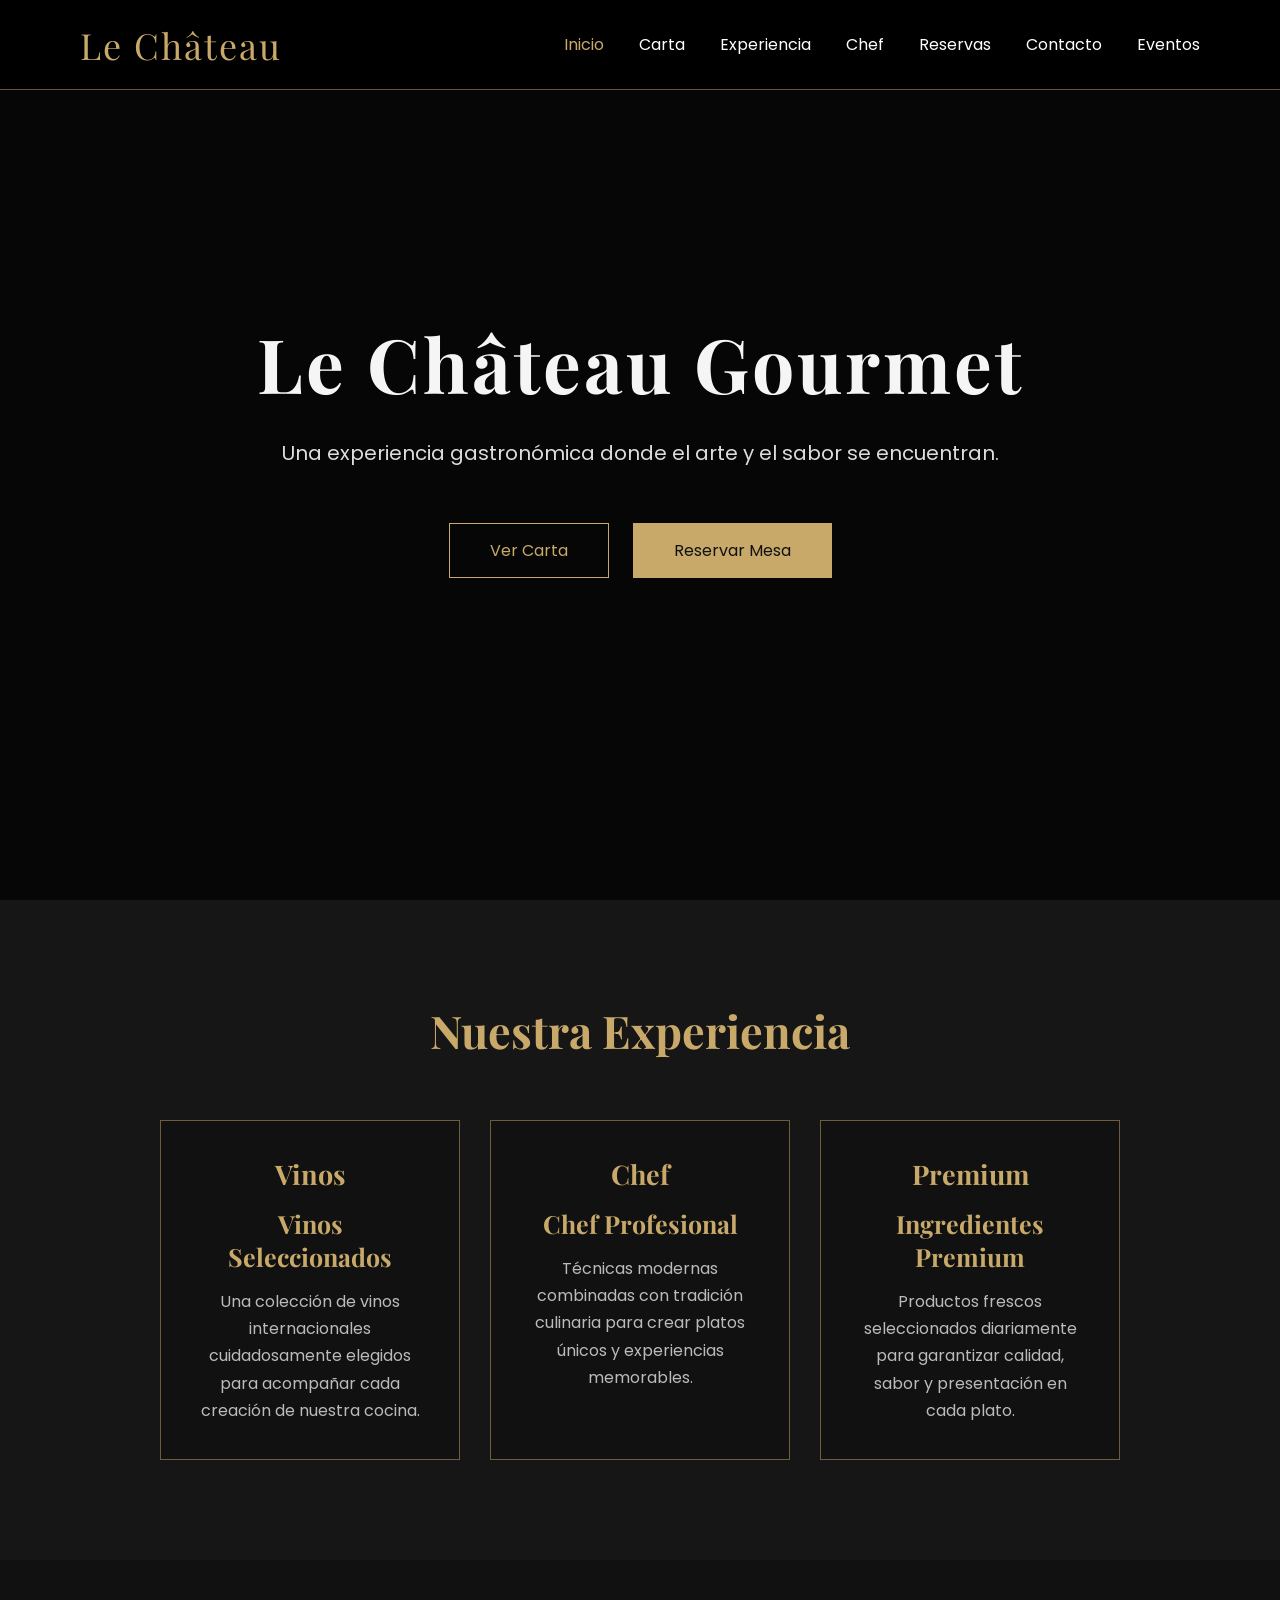
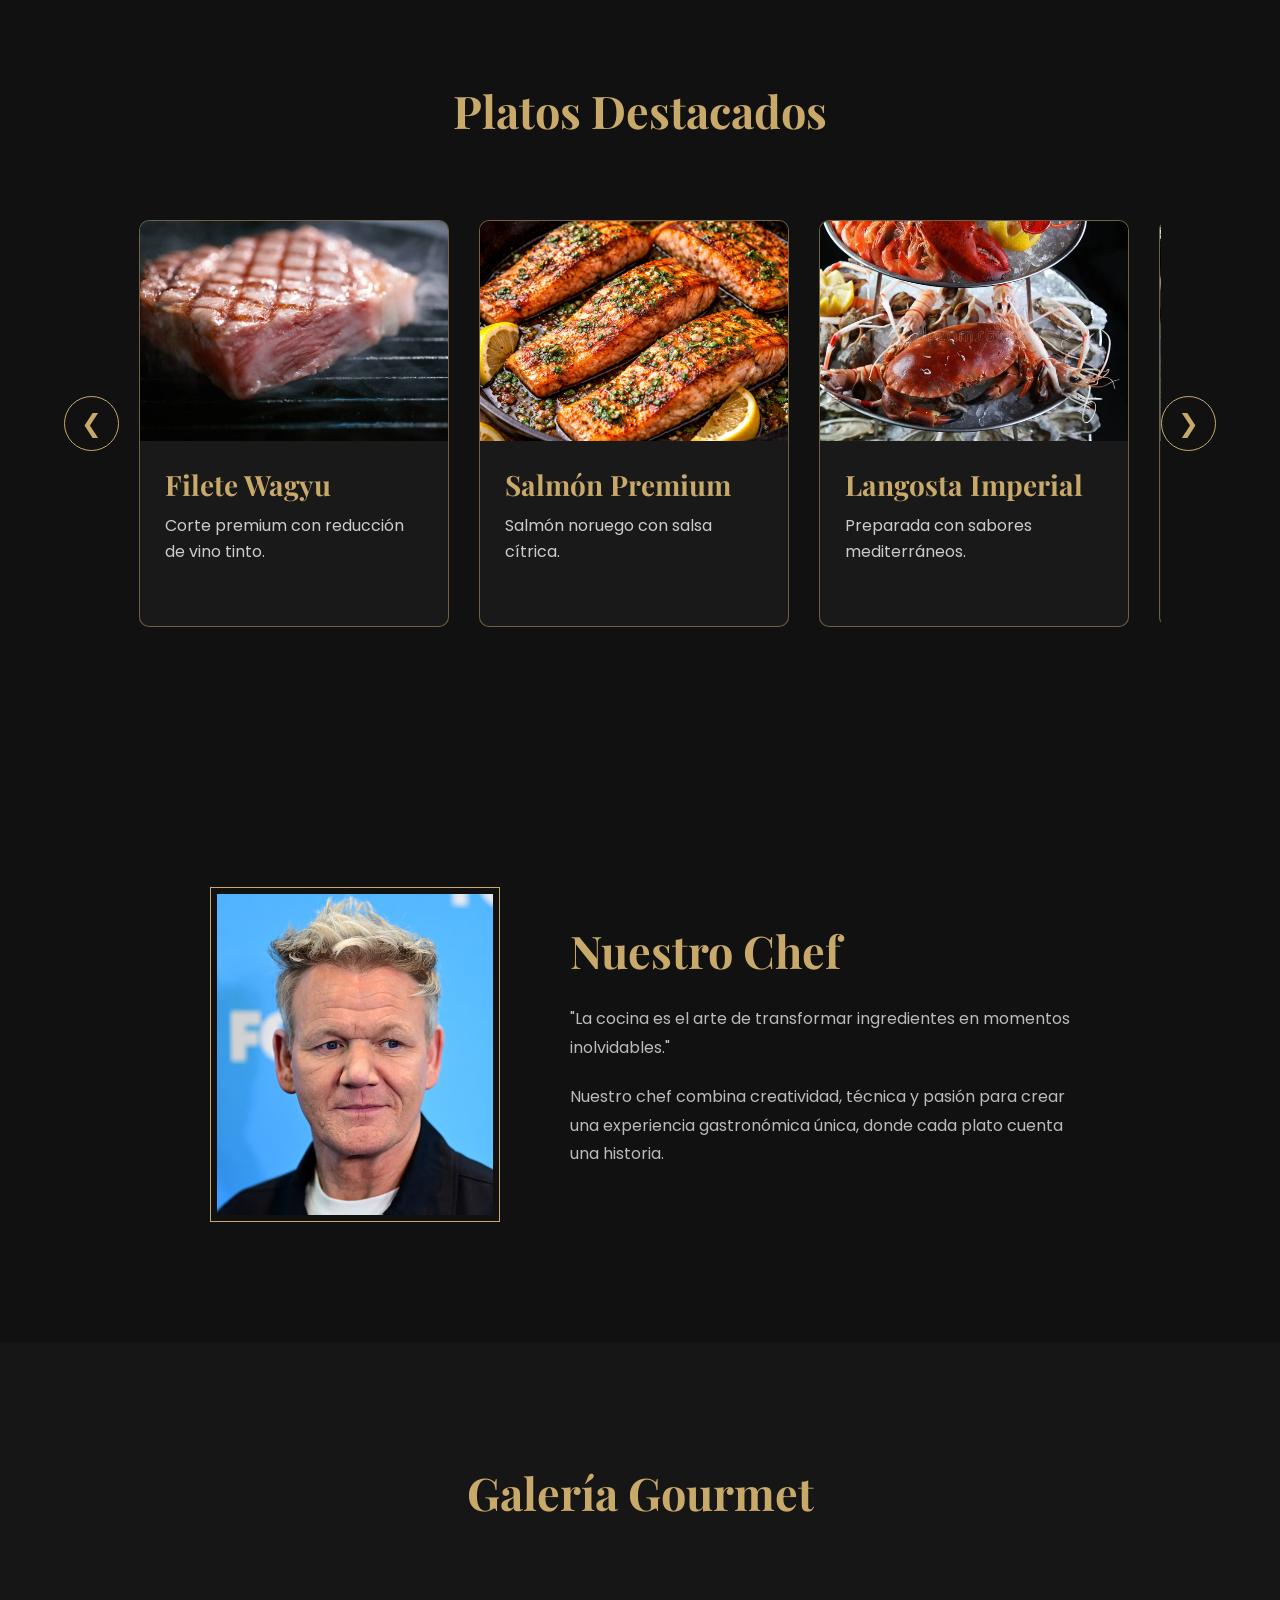
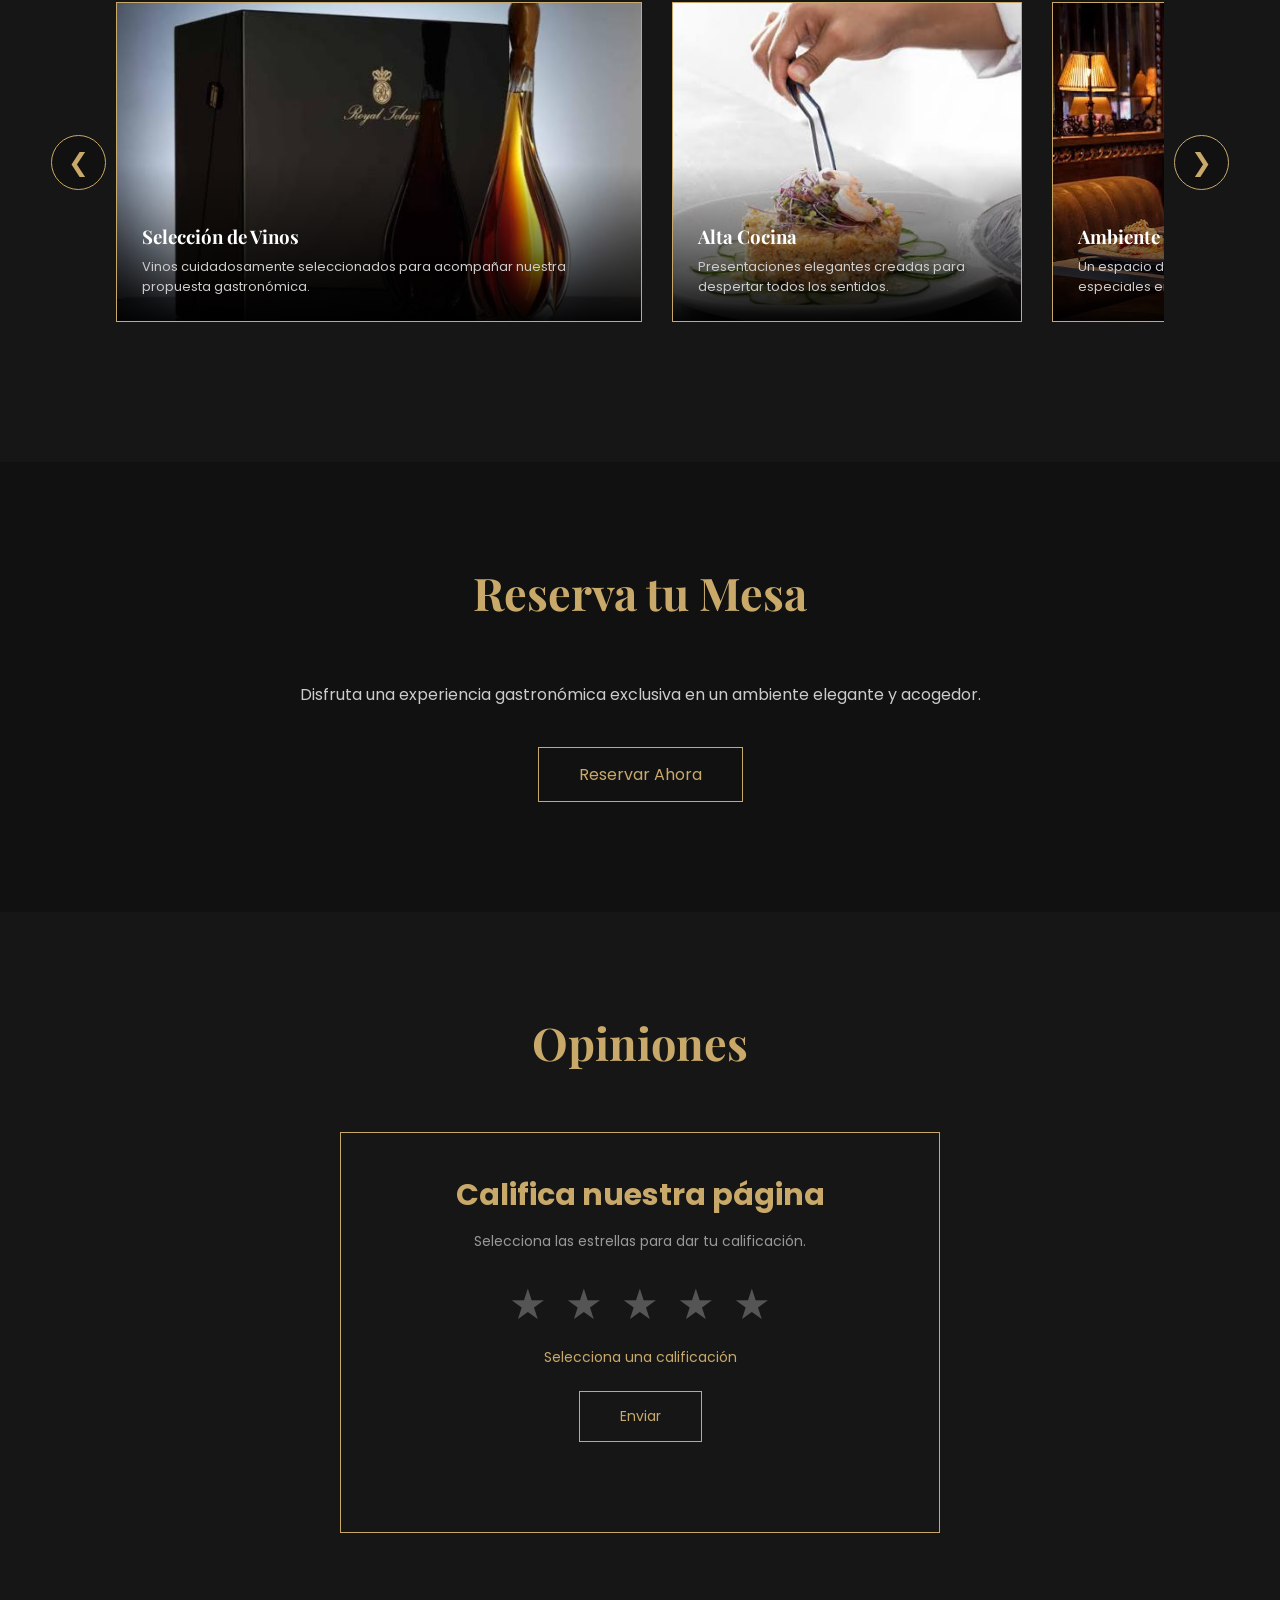
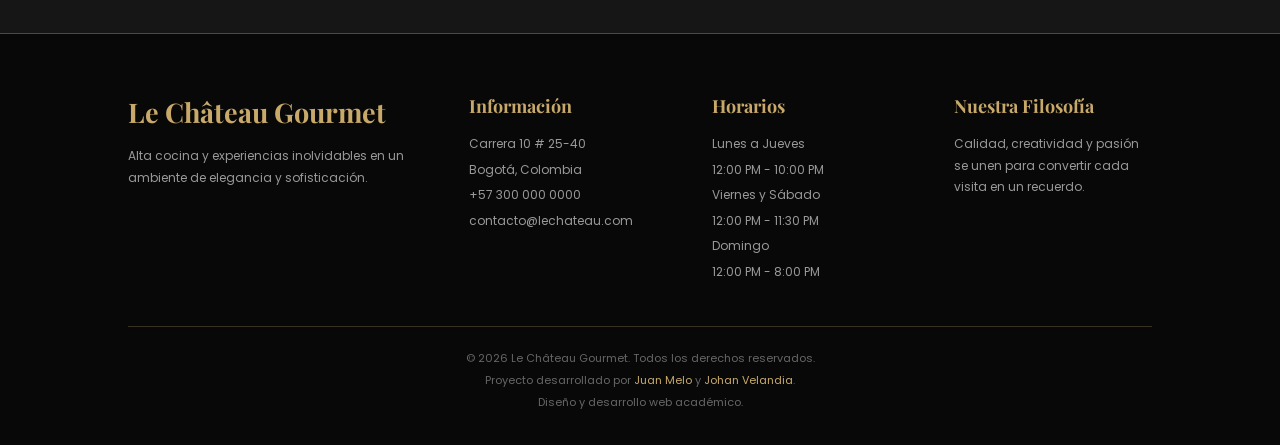
==== index.html @ ac17676f "Proyectoo" ====
<!DOCTYPE html>
<html lang="es">

<head>

    <meta charset="UTF-8">

    <meta
        name="viewport"
        content="width=device-width, initial-scale=1.0"
    >

    <title>Le Château Gourmet</title>


    <!-- ==========================
         FUENTES
    =========================== -->

    <link
        href="https://fonts.googleapis.com/css2?family=Playfair+Display:wght@400;600;700&family=Poppins:wght@300;400;500&display=swap"
        rel="stylesheet"
    >


    <!-- ==========================
         CSS
    =========================== -->

    <link
        rel="stylesheet"
        href="estilos.css"
    >

</head>


<body>


    <!-- ==========================
         HEADER
    =========================== -->

    <header>


        <!-- ==========================
             NAVBAR
        =========================== -->

        <nav class="navbar">


            <div class="logo">
                Le Château
            </div>


            <ul class="menu">


                <li>
                    <a href="index.html" class="activo">
                        Inicio
                    </a>
                </li>


                <li>
                    <a href="carta.html">
                        Carta
                    </a>
                </li>


                <li>
                    <a href="#experiencia">
                        Experiencia
                    </a>
                </li>


                <li>
    <a href="cheff.html">
        Chef
    </a>
</li>


                <li>
                    <a href="reservas.html">
                        Reservas
                    </a>
                </li>


                <li>
                    <a href="contacto.html">
                        Contacto
                    </a>
                </li>


                <li>
                    <a href="eventos.html">
                        Eventos
                    </a>
                </li>


            </ul>


        </nav>


        <!-- ==========================
             HERO
        =========================== -->

        <section class="hero">


            <div class="overlay"></div>


            <div class="hero-content">


                <h1>
                    Le Château Gourmet
                </h1>


                <p>
                    Una experiencia gastronómica donde el arte y el sabor se encuentran.
                </p>


                <div class="botones">


                    <a
                        href="carta.html"
                        class="btn"
                    >
                        Ver Carta
                    </a>


                    <a
                        href="reservas.html"
                        class="btn btn2"
                    >
                        Reservar Mesa
                    </a>


                </div>


            </div>


        </section>


    </header>



    <!-- ==========================
         EXPERIENCIA
    =========================== -->

    <section
        class="experiencia"
        id="experiencia"
    >


        <h2>
            Nuestra Experiencia
        </h2>


        <div class="experiencia-container">


            <div class="experiencia-card">

                <h3>
                    Vinos
                </h3>

                <h4>
                    Vinos Seleccionados
                </h4>

                <p>
                    Una colección de vinos internacionales cuidadosamente elegidos
                    para acompañar cada creación de nuestra cocina.
                </p>

            </div>



            <div class="experiencia-card">

                <h3>
                    Chef
                </h3>

                <h4>
                    Chef Profesional
                </h4>

                <p>
                    Técnicas modernas combinadas con tradición culinaria para crear
                    platos únicos y experiencias memorables.
                </p>

            </div>



            <div class="experiencia-card">

                <h3>
                    Premium
                </h3>

                <h4>
                    Ingredientes Premium
                </h4>

                <p>
                    Productos frescos seleccionados diariamente para garantizar
                    calidad, sabor y presentación en cada plato.
                </p>

            </div>


        </div>


    </section>



    <!-- ==========================
         PLATOS DESTACADOS
    =========================== -->

    <section class="especialidades">


        <h2>
            Platos Destacados
        </h2>


        <div class="slider">


            <button
                class="prev"
                type="button"
                aria-label="Plato anterior"
            >
                &#10094;
            </button>


            <div class="slider-container">


                <div class="card">

                    <img
                        src="img/wagyu.jpg"
                        alt="Filete Wagyu"
                    >

                    <div class="contenido">

                        <h3>
                            Filete Wagyu
                        </h3>

                        <p>
                            Corte premium con reducción de vino tinto.
                        </p>

                    </div>

                </div>



                <div class="card">

                    <img
                        src="img/salmon.jpg"
                        alt="Salmón Premium"
                    >

                    <div class="contenido">

                        <h3>
                            Salmón Premium
                        </h3>

                        <p>
                            Salmón noruego con salsa cítrica.
                        </p>

                    </div>

                </div>



                <div class="card">

                    <img
                        src="img/langosta.jpg"
                        alt="Langosta Imperial"
                    >

                    <div class="contenido">

                        <h3>
                            Langosta Imperial
                        </h3>

                        <p>
                            Preparada con sabores mediterráneos.
                        </p>

                    </div>

                </div>



                <div class="card">

                    <img
                        src="img/pasta.jpg"
                        alt="Pasta Artesanal"
                    >

                    <div class="contenido">

                        <h3>
                            Pasta Artesanal
                        </h3>

                        <p>
                            Pasta fresca elaborada en casa.
                        </p>

                    </div>

                </div>



                <div class="card">

                    <img
                        src="img/postre.jpg"
                        alt="Soufflé de Chocolate"
                    >

                    <div class="contenido">

                        <h3>
                            Soufflé de Chocolate
                        </h3>

                        <p>
                            Chocolate belga con frutos rojos.
                        </p>

                    </div>

                </div>


            </div>


            <button
                class="next"
                type="button"
                aria-label="Siguiente plato"
            >
                &#10095;
            </button>


        </div>


    </section>



    <!-- ==========================
         CHEF
    =========================== -->

    <section
        class="historia"
        id="chef"
    >


        <div class="imagen">

            <img
                src="img/chef.jpg"
                alt="Chef de Le Château Gourmet"
            >

        </div>



        <div class="texto">

            <h2>
                Nuestro Chef
            </h2>

            <p>
                "La cocina es el arte de transformar ingredientes
                en momentos inolvidables."
            </p>

            <p>
                Nuestro chef combina creatividad, técnica y pasión
                para crear una experiencia gastronómica única,
                donde cada plato cuenta una historia.
            </p>

        </div>


    </section>



    <!-- ==========================
         GALERÍA
    =========================== -->

    <section
        class="galeria"
        id="galeria"
    >


        <h2>
            Galería Gourmet
        </h2>


        <div class="gallery-slider">


            <button
                class="gallery-btn prev-gallery"
                type="button"
                aria-label="Imagen anterior"
            >
                &#10094;
            </button>


            <div class="gallery-container">


                <div class="gallery-card">

                    <img
                        src="img/vino.jpg"
                        alt="Selección de vinos"
                    >

                    <div class="gallery-text">

                        <h3>
                            Selección de Vinos
                        </h3>

                        <p>
                            Vinos cuidadosamente seleccionados para acompañar
                            nuestra propuesta gastronómica.
                        </p>

                    </div>

                </div>



                <div class="gallery-card">

                    <img
                        src="img/galeria1.jpg"
                        alt="Plato de alta cocina"
                    >

                    <div class="gallery-text">

                        <h3>
                            Alta Cocina
                        </h3>

                        <p>
                            Presentaciones elegantes creadas para despertar
                            todos los sentidos.
                        </p>

                    </div>

                </div>



                <div class="gallery-card">

                    <img
                        src="img/galeria2.jpg"
                        alt="Interior elegante del restaurante"
                    >

                    <div class="gallery-text">

                        <h3>
                            Ambiente Exclusivo
                        </h3>

                        <p>
                            Un espacio diseñado para disfrutar momentos
                            especiales en un ambiente sofisticado.
                        </p>

                    </div>

                </div>



                <div class="gallery-card">

                    <img
                        src="img/galeria3.jpg"
                        alt="Experiencia gastronómica"
                    >

                    <div class="gallery-text">

                        <h3>
                            Experiencia Gourmet
                        </h3>

                        <p>
                            Cada detalle forma parte de una experiencia
                            gastronómica inolvidable.
                        </p>

                    </div>

                </div>



                <div class="gallery-card">

                    <img
                        src="img/galeria4.jpg"
                        alt="Postre gourmet"
                    >

                    <div class="gallery-text">

                        <h3>
                            Repostería Artesanal
                        </h3>

                        <p>
                            Postres preparados con técnicas artesanales
                            y productos de alta calidad.
                        </p>

                    </div>

                </div>



                <div class="gallery-card">

                    <img
                        src="img/galeria5.jpg"
                        alt="Mesa elegante preparada para una cena"
                    >

                    <div class="gallery-text">

                        <h3>
                            Mesa & Elegancia
                        </h3>

                        <p>
                            Una presentación cuidada hasta el último detalle
                            para una noche especial.
                        </p>

                    </div>

                </div>



                <div class="gallery-card">

                    <img
                        src="img/galeria6.jpg"
                        alt="Chef preparando un plato"
                    >

                    <div class="gallery-text">

                        <h3>
                            Arte Culinario
                        </h3>

                        <p>
                            El talento de nuestro equipo detrás de cada
                            creación de Le Château.
                        </p>

                    </div>

                </div>



                <div class="gallery-card">

                    <img
                        src="img/galeria7.jpg"
                        alt="Salón del restaurante"
                    >

                    <div class="gallery-text">

                        <h3>
                            Nuestro Salón
                        </h3>

                        <p>
                            Un espacio pensado para compartir y disfrutar
                            de una experiencia diferente.
                        </p>

                    </div>

                </div>


            </div>


            <button
                class="gallery-btn next-gallery"
                type="button"
                aria-label="Siguiente imagen"
            >
                &#10095;
            </button>


        </div>


    </section>



    <!-- ==========================
         RESERVAS
    =========================== -->

    <section
        class="reservas"
        id="reservas"
    >


        <h2>
            Reserva tu Mesa
        </h2>


        <p>
            Disfruta una experiencia gastronómica exclusiva
            en un ambiente elegante y acogedor.
        </p>


        <a
            href="reservas.html"
            class="btn"
        >
            Reservar Ahora
        </a>


    </section>



    <!-- ==========================
         OPINIONES
    =========================== -->

    <section class="opiniones">


        <h2>
            Opiniones
        </h2>


        <div class="opinion">


            <h3>
                Califica nuestra página
            </h3>


            <p class="opinion-instruccion">
                Selecciona las estrellas para dar tu calificación.
            </p>


            <div
                class="estrellas-calificacion"
                id="estrellas-calificacion"
                role="radiogroup"
                aria-label="Calificación de la página"
            >

                <button
                    type="button"
                    class="estrella"
                    data-calificacion="1"
                    aria-label="1 estrella"
                >
                    ★
                </button>

                <button
                    type="button"
                    class="estrella"
                    data-calificacion="2"
                    aria-label="2 estrellas"
                >
                    ★
                </button>

                <button
                    type="button"
                    class="estrella"
                    data-calificacion="3"
                    aria-label="3 estrellas"
                >
                    ★
                </button>

                <button
                    type="button"
                    class="estrella"
                    data-calificacion="4"
                    aria-label="4 estrellas"
                >
                    ★
                </button>

                <button
                    type="button"
                    class="estrella"
                    data-calificacion="5"
                    aria-label="5 estrellas"
                >
                    ★
                </button>

            </div>


            <p
                class="calificacion-texto"
                id="calificacion-texto"
            >
                Selecciona una calificación
            </p>


            <button
                type="button"
                class="btn btn-enviar-opinion"
                id="btn-enviar-opinion"
            >
                Enviar
            </button>


            <p
                class="mensaje-opinion"
                id="mensaje-opinion"
                aria-live="polite"
            ></p>


        </div>


    </section>



    <!-- ==========================
         FOOTER
    =========================== -->

    <footer id="contacto">


        <div class="footer-contenido">


            <div class="footer-columna">

                <h3>
                    Le Château Gourmet
                </h3>

                <p>
                    Alta cocina y experiencias inolvidables
                    en un ambiente de elegancia y sofisticación.
                </p>

            </div>



            <div class="footer-columna">

                <h4>
                    Información
                </h4>

                <p>
                    Carrera 10 # 25-40
                </p>

                <p>
                    Bogotá, Colombia
                </p>

                <p>
                    +57 300 000 0000
                </p>

                <p>
                    contacto@lechateau.com
                </p>

            </div>



            <div class="footer-columna">

                <h4>
                    Horarios
                </h4>

                <p>
                    Lunes a Jueves
                </p>

                <p>
                    12:00 PM - 10:00 PM
                </p>

                <p>
                    Viernes y Sábado
                </p>

                <p>
                    12:00 PM - 11:30 PM
                </p>

                <p>
                    Domingo
                </p>

                <p>
                    12:00 PM - 8:00 PM
                </p>

            </div>



            <div class="footer-columna">

                <h4>
                    Nuestra Filosofía
                </h4>

                <p>
                    Calidad, creatividad y pasión se unen
                    para convertir cada visita en un recuerdo.
                </p>

            </div>


        </div>


        <div class="footer-linea"></div>


        <div class="creditos">

            <p>
                © 2026 Le Château Gourmet. Todos los derechos reservados.
            </p>

            <p>
                Proyecto desarrollado por
                <strong>Juan Melo</strong>
                y
                <strong>Johan Velandia</strong>.
            </p>

            <p>
                Diseño y desarrollo web académico.
            </p>

        </div>


    </footer>



    <!-- ==========================
         JAVASCRIPT
    =========================== -->

    <script src="script.js"></script>


</body>

</html>
---- estilos.css ----
/* =========================================================
   CONFIGURACIÓN GENERAL
========================================================= */

*{
    margin:0;
    padding:0;
    box-sizing:border-box;
}

html{
    scroll-behavior:smooth;
}

body{
    background:#111;
    color:#f5f5f5;
    font-family:'Poppins',sans-serif;
}

img{
    max-width:100%;
    display:block;
}


/* =========================================================
   NAVBAR
========================================================= */

.navbar{
    position:fixed;
    top:0;
    left:0;
    width:100%;
    height:90px;
    display:flex;
    justify-content:space-between;
    align-items:center;
    padding:0 80px;
    z-index:1000;
    background:rgba(0,0,0,.90);
    backdrop-filter:blur(10px);
    border-bottom:1px solid rgba(200,169,106,.5);
}

.logo{
    font-family:'Playfair Display',serif;
    font-size:36px;
    color:#C8A96A;
    letter-spacing:2px;
    white-space:nowrap;
}

.menu{
    display:flex;
    align-items:center;
    justify-content:center;
    list-style:none;
    gap:35px;
    margin:0;
    padding:0;
}

.menu li{
    list-style:none;
    margin:0;
    padding:0;
}

.menu a{
    display:block;
    color:white;
    text-decoration:none;
    transition:.3s;
    font-size:16px;
    white-space:nowrap;
}

.menu a:hover{
    color:#C8A96A;
}

.menu a.activo{
    color:#C8A96A;
}


/* =========================================================
   HERO
========================================================= */

.hero{
    height:100vh;
    background:url("img/fondo.jpg");
    background-size:cover;
    background-position:center;
    display:flex;
    justify-content:center;
    align-items:center;
    position:relative;
}

.overlay{
    position:absolute;
    width:100%;
    height:100%;
    background:rgba(0,0,0,.65);
}

.hero-content{
    position:relative;
    text-align:center;
    max-width:900px;
    animation:entrada 1.5s ease;
}

.hero h1{
    font-family:'Playfair Display',serif;
    font-size:75px;
    letter-spacing:3px;
}

.hero p{
    margin-top:25px;
    color:#ddd;
    font-size:20px;
}


/* =========================================================
   BOTONES
========================================================= */

.botones{
    margin-top:45px;
}

.btn{
    display:inline-block;
    padding:14px 40px;
    border:1px solid #C8A96A;
    color:#C8A96A;
    text-decoration:none;
    margin:10px;
    transition:.4s;
}

.btn:hover{
    background:#C8A96A;
    color:#111;
}

.btn2{
    background:#C8A96A;
    color:#111;
}


/* =========================================================
   EXPERIENCIA
========================================================= */

.experiencia{
    padding:100px 10%;
    background:#161616;
}

.experiencia h2,
.especialidades h2,
.carta h2,
.galeria h2,
.reservas h2,
.opiniones h2{
    text-align:center;
    font-family:'Playfair Display',serif;
    color:#C8A96A;
    font-size:45px;
    margin-bottom:60px;
}

.experiencia-container{
    display:flex;
    justify-content:center;
    gap:30px;
}

.experiencia-card{
    text-align:center;
    padding:35px;
    border:1px solid rgba(200,169,106,.5);
    background:#111;
    width:300px;
}

.experiencia-card h3{
    font-family:'Playfair Display',serif;
    color:#C8A96A;
    font-size:27px;
}

.experiencia-card h4{
    font-family:'Playfair Display',serif;
    color:#C8A96A;
    font-size:25px;
    margin:15px;
}

.experiencia-card p{
    color:#bbb;
    line-height:1.7;
}


/* =========================================================
   SLIDER DE PLATOS
========================================================= */

.especialidades{
    padding:120px 0;
}

.slider{
    width:90%;
    margin:auto;
    display:flex;
    align-items:center;
}

.slider-container{
    display:flex;
    gap:30px;
    overflow:hidden;
    padding:20px;
    scroll-behavior:smooth;
    flex:1;
}

.card{
    min-width:310px;
    background:#191919;
    border:1px solid rgba(200,169,106,.5);
    border-radius:10px;
    overflow:hidden;
    transition:.4s;
}

.card:hover{
    transform:translateY(-10px);
}

.card img{
    height:220px;
    width:100%;
    object-fit:cover;
}

.contenido{
    padding:25px;
}

.contenido h3{
    font-family:'Playfair Display',serif;
    color:#C8A96A;
    font-size:28px;
}

.contenido p{
    color:#ccc;
    margin-top:10px;
    line-height:1.6;
}


/* =========================================================
   BOTONES SLIDER
========================================================= */

.prev,
.next,
.gallery-btn{
    width:55px;
    height:55px;
    flex-shrink:0;
    border-radius:50%;
    border:1px solid #C8A96A;
    background:#111;
    color:#C8A96A;
    font-size:25px;
    cursor:pointer;
    transition:.3s;
}

.prev:hover,
.next:hover,
.gallery-btn:hover{
    background:#C8A96A;
    color:#111;
}


/* =========================================================
   CARTA ORIGINAL
========================================================= */

.carta{
    background:#161616;
    padding:120px 0;
}

.carta-box{
    width:75%;
    margin:auto;
    background:#111;
    padding:60px;
    border:1px solid rgba(200,169,106,.7);
    box-shadow:0 0 40px rgba(0,0,0,.7);
}

.categoria h3{
    text-align:center;
    font-family:'Playfair Display',serif;
    color:#C8A96A;
    font-size:32px;
    margin-bottom:40px;
}

.plato{
    display:flex;
    justify-content:space-between;
    margin-bottom:30px;
}

.plato h4{
    font-family:'Playfair Display',serif;
    font-size:23px;
}

.plato p{
    color:#aaa;
    margin-top:8px;
}

.plato span{
    color:#C8A96A;
    font-family:'Playfair Display',serif;
    font-size:25px;
}

.linea{
    height:1px;
    background:linear-gradient(
        to right,
        transparent,
        #C8A96A,
        transparent
    );
    margin:50px 0;
}


/* =========================================================
   CHEF
========================================================= */

.historia{
    display:flex;
    align-items:center;
    justify-content:center;
    gap:70px;
    padding:120px 10%;
}

.imagen img{
    width:290px;
    height:335px;
    object-fit:cover;
    border:1px solid #C8A96A;
    padding:6px;
}

.texto{
    max-width:500px;
}

.texto h2{
    font-family:'Playfair Display',serif;
    color:#C8A96A;
    font-size:45px;
    margin-bottom:25px;
}

.texto p{
    color:#bbb;
    line-height:1.8;
    margin-bottom:20px;
}


/* =========================================================
   GALERÍA
========================================================= */

.galeria{
    padding:120px 0;
    background:#161616;
}

.gallery-slider{
    width:92%;
    margin:auto;
    display:flex;
    align-items:center;
    gap:10px;
}

.gallery-container{
    display:flex;
    gap:30px;
    overflow:hidden;
    padding:20px;
    scroll-behavior:smooth;
    flex:1;
    scroll-snap-type:x mandatory;
}

.gallery-card{
    min-width:350px;
    height:320px;
    position:relative;
    overflow:hidden;
    border:1px solid #C8A96A;
    scroll-snap-align:start;
    flex-shrink:0;
    background:#111;
}

.gallery-card img{
    width:100%;
    height:100%;
    object-fit:cover;
    transition:.5s;
}

.gallery-card:hover img{
    transform:scale(1.1);
}

.gallery-text{
    position:absolute;
    bottom:0;
    width:100%;
    padding:25px;
    padding-top:60px;
    background:linear-gradient(
        transparent,
        rgba(0,0,0,.95)
    );
}

.gallery-text h3{
    font-family:'Playfair Display',serif;
    color:#fff;
    margin-bottom:8px;
}

.gallery-text p{
    color:#ccc;
    font-size:13px;
    line-height:1.5;
}


/* =========================================================
   RESERVAS
========================================================= */

.reservas{
    text-align:center;
    padding:100px;
}

.reservas p{
    color:#ccc;
    margin-bottom:30px;
}


/* =========================================================
   OPINIONES
========================================================= */

.opiniones{
    padding:100px;
    background:#161616;
    text-align:center;
}

.opinion{
    max-width:600px;
    margin:auto;
    border:1px solid #C8A96A;
    padding:40px;
}

.opinion h3{
    color:#C8A96A;
    font-size:30px;
}

.opinion p{
    margin-top:20px;
    color:#ccc;
    line-height:1.7;
}


/* =========================================================
   FOOTER
========================================================= */

footer{
    padding:60px 10% 30px;
    background:#080808;
    border-top:1px solid rgba(200,169,106,.4);
}

.footer-contenido{
    max-width:1200px;
    margin:auto;
    display:grid;
    grid-template-columns:1.5fr 1fr 1fr 1fr;
    gap:45px;
}

.footer-columna h3{
    color:#C8A96A;
    font-family:'Playfair Display',serif;
    font-size:27px;
    margin-bottom:15px;
}

.footer-columna h4{
    color:#C8A96A;
    font-family:'Playfair Display',serif;
    font-size:18px;
    margin-bottom:15px;
}

.footer-columna p{
    color:#999;
    font-size:12px;
    line-height:1.8;
    margin-bottom:4px;
}

.footer-columna:first-child p{
    max-width:280px;
}

.footer-linea{
    width:100%;
    height:1px;
    background:rgba(200,169,106,.25);
    margin:40px 0 22px;
}

.creditos{
    text-align:center;
}

.creditos p{
    color:#666;
    font-size:11px;
    line-height:1.8;
    margin:2px 0;
}

.creditos strong{
    color:#C8A96A;
    font-weight:400;
}


/* =========================================================
   BOTÓN VOLVER AL INICIO - CARTA / CONTACTO
========================================================= */

.volver-inicio{
    text-align:center;
    margin-top:35px;
}

.volver-inicio a{
    display:inline-block;
    padding:8px 20px;
    border:1px solid rgba(200,169,106,.45);
    color:#888;
    text-decoration:none;
    font-size:12px;
    letter-spacing:.5px;
    transition:.3s;
}

.volver-inicio a:hover{
    color:#C8A96A;
    border-color:#C8A96A;
    background:rgba(200,169,106,.05);
}


/* =========================================================
   ANIMACIÓN
========================================================= */

@keyframes entrada{

    from{
        opacity:0;
        transform:translateY(40px);
    }

    to{
        opacity:1;
        transform:translateY(0);
    }

}


/* =========================================================
   ESTILOS EXCLUSIVOS DE CARTA.HTML
========================================================= */

.carta-header{
    text-align:center;
    margin-bottom:55px;
    padding:0 20px;
}

.decoracion{
    display:block;
    color:#C8A96A;
    font-size:18px;
    margin-bottom:12px;
}

.carta-header h1{
    font-family:'Playfair Display',serif;
    color:#C8A96A;
    font-size:58px;
    font-weight:600;
    letter-spacing:2px;
    margin-bottom:0;
}

.carta-header p{
    margin-top:15px;
    color:#aaa;
    font-size:16px;
    font-weight:300;
    letter-spacing:1px;
}

.linea-titulo{
    width:90px;
    height:1px;
    margin:25px auto 0;
    background:#C8A96A;
}

.carta-box{
    width:78%;
    max-width:1100px;
    margin:0 auto;
    padding:65px;
    background:#0f0f0f;
    border:1px solid rgba(200,169,106,.55);
    box-shadow:
        0 20px 60px rgba(0,0,0,.7),
        inset 0 0 50px rgba(200,169,106,.025);
}

.categoria-menu{
    display:flex;
    align-items:center;
    justify-content:center;
    gap:65px;
    min-height:320px;
}

.categoria-invertida{
    flex-direction:row;
}

.categoria-imagen{
    width:320px;
    height:260px;
    flex-shrink:0;
    overflow:hidden;
    border:1px solid rgba(200,169,106,.7);
    padding:7px;
    background:#111;
}

.categoria-imagen img{
    width:100%;
    height:100%;
    object-fit:cover;
    transition:transform .6s ease;
}

.categoria-imagen:hover img{
    transform:scale(1.06);
}

.categoria-contenido{
    flex:1;
    max-width:530px;
}

.categoria-titulo{
    display:flex;
    align-items:center;
    justify-content:center;
    gap:15px;
    margin-bottom:38px;
}

.categoria-titulo span{
    color:#C8A96A;
    font-size:12px;
}

.categoria-titulo h2{
    font-family:'Playfair Display',serif;
    color:#C8A96A;
    font-size:32px;
    font-weight:500;
    text-align:center;
    margin:0;
}

.categoria-contenido .plato{
    display:flex;
    justify-content:space-between;
    align-items:flex-start;
    gap:35px;
    padding:0 0 25px;
    margin-bottom:25px;
    border-bottom:1px solid rgba(255,255,255,.08);
    transition:.3s;
}

.categoria-contenido .plato:last-child{
    margin-bottom:0;
}

.categoria-contenido .plato:hover{
    border-bottom-color:rgba(200,169,106,.5);
}

.plato-info{
    flex:1;
}

.plato-info h3{
    font-family:'Playfair Display',serif;
    color:#f5f5f5;
    font-size:22px;
    font-weight:500;
    transition:.3s;
    margin:0;
}

.plato:hover .plato-info h3{
    color:#C8A96A;
}

.plato-info p{
    color:#999;
    font-size:14px;
    line-height:1.6;
    margin-top:7px;
}

.precio{
    color:#C8A96A;
    font-family:'Playfair Display',serif;
    font-size:23px;
    white-space:nowrap;
    padding-top:2px;
}

.separador{
    display:flex;
    align-items:center;
    justify-content:center;
    gap:18px;
    margin:60px 0;
}

.separador span{
    width:35%;
    height:1px;
    background:linear-gradient(
        to right,
        transparent,
        rgba(200,169,106,.6)
    );
}

.separador span:last-child{
    background:linear-gradient(
        to left,
        transparent,
        rgba(200,169,106,.6)
    );
}

.separador i{
    color:#C8A96A;
    font-style:normal;
    font-size:12px;
}

.carta-footer{
    display:flex;
    align-items:center;
    justify-content:center;
    gap:18px;
    margin-top:60px;
}

.carta-footer span{
    color:#C8A96A;
    font-size:12px;
}

.carta-footer p{
    color:#888;
    font-family:'Playfair Display',serif;
    font-size:16px;
    letter-spacing:2px;
    margin:0;
}

body:has(.carta-header) .carta{
    min-height:100vh;
    padding:155px 0 100px;
    background:
        radial-gradient(
            circle at center,
            rgba(200,169,106,.05),
            transparent 60%
        ),
        #161616;
}

body:has(.carta-header) .carta h2{
    margin-bottom:0;
}


/* =========================================================
   ESTILOS EXCLUSIVOS DE CONTACTO.HTML
========================================================= */

.contacto-seccion{
    min-height:100vh;
    padding:155px 0 100px;
    background:
        radial-gradient(
            circle at center,
            rgba(200,169,106,.05),
            transparent 60%
        ),
        #161616;
}

.contacto-header{
    text-align:center;
    margin-bottom:55px;
    padding:0 20px;
}

.contacto-header h1{
    font-family:'Playfair Display',serif;
    color:#C8A96A;
    font-size:58px;
    font-weight:600;
    letter-spacing:2px;
}

.contacto-header p{
    margin-top:15px;
    color:#aaa;
    font-size:16px;
    font-weight:300;
    letter-spacing:1px;
}

.contacto-box{
    width:78%;
    max-width:1100px;
    margin:0 auto;
    padding:65px;
    background:#0f0f0f;
    border:1px solid rgba(200,169,106,.55);
    box-shadow:
        0 20px 60px rgba(0,0,0,.7),
        inset 0 0 50px rgba(200,169,106,.025);
    display:grid;
    grid-template-columns:1fr 1.3fr;
    gap:50px;
}

.contacto-info{
    border-right:1px solid rgba(200,169,106,.25);
    padding-right:40px;
    display:flex;
    flex-direction:column;
    gap:30px;
}

.info-grupo h3{
    font-family:'Playfair Display',serif;
    color:#C8A96A;
    font-size:22px;
    margin-bottom:10px;
}

.info-grupo p{
    color:#bbb;
    font-size:14px;
    line-height:1.7;
}

.info-grupo strong{
    color:#fff;
    font-weight:400;
}

.contacto-formulario{
    display:flex;
    flex-direction:column;
    gap:20px;
}

.form-grupo{
    display:flex;
    flex-direction:column;
    gap:8px;
}

.contacto-formulario label{
    color:#C8A96A;
    font-size:13px;
    letter-spacing:1px;
    text-transform:uppercase;
}

.contacto-formulario input,
.contacto-formulario select,
.contacto-formulario textarea{
    width:100%;
    padding:12px 15px;
    background:#161616;
    border:1px solid rgba(200,169,106,.4);
    color:#fff;
    font-family:'Poppins',sans-serif;
    font-size:14px;
    outline:none;
    transition:.3s;
}

.contacto-formulario textarea{
    resize:vertical;
}

.contacto-formulario input:focus,
.contacto-formulario select:focus,
.contacto-formulario textarea:focus{
    border-color:#C8A96A;
    box-shadow:0 0 10px rgba(200,169,106,.2);
}

.btn-enviar{
    cursor:pointer;
    width:100%;
    margin:10px 0 0 0;
    font-weight:500;
}


/* =========================================================
   RESPONSIVE
========================================================= */

@media(max-width:900px){

    .navbar{
        padding:0 25px;
    }

    .menu{
        display:none;
    }

    .hero h1{
        font-size:45px;
    }

    .experiencia-container{
        flex-direction:column;
        align-items:center;
    }

    .historia{
        flex-direction:column;
    }

    .carta-box{
        width:90%;
        padding:30px;
    }

    .plato{
        flex-direction:column;
        gap:10px;
    }

    .gallery-container,
    .slider-container{
        overflow-x:auto;
    }

    .gallery-card{
        min-width:300px;
    }

    .gallery-slider{
        width:95%;
    }

    .carta{
        padding-top:130px;
    }

    .carta-header h1{
        font-size:43px;
    }

    .categoria-menu{
        flex-direction:column;
        gap:35px;
        min-height:auto;
    }

    .categoria-invertida{
        flex-direction:column;
    }

    .categoria-imagen{
        width:100%;
        max-width:450px;
        height:250px;
    }

    .categoria-contenido{
        width:100%;
        max-width:none;
    }

    .categoria-titulo h2{
        font-size:28px;
    }

    .categoria-contenido .plato{
        flex-direction:row;
        gap:20px;
    }

    .plato-info h3{
        font-size:19px;
    }

    .precio{
        font-size:20px;
    }

    .separador{
        margin:45px 0;
    }

    .footer-contenido{
        grid-template-columns:1fr 1fr;
        gap:30px;
    }

    /* Adaptación Responsive Contacto */
    .contacto-box{
        width:90%;
        grid-template-columns:1fr;
        padding:35px;
        gap:40px;
    }

    .contacto-info{
        border-right:none;
        border-bottom:1px solid rgba(200,169,106,.25);
        padding-right:0;
        padding-bottom:30px;
    }

    .contacto-header h1{
        font-size:43px;
    }

}

/* =========================================================
   ESTILOS EXCLUSIVOS DE EVENTOS.HTML
========================================================= */

/* =========================================================
   ESTILOS EXCLUSIVOS DE EVENTOS.HTML
========================================================= */


/* =========================================================
   CONTENEDOR PRINCIPAL
========================================================= */

.eventos-seccion{

    min-height:100vh;

    padding:155px 0 100px;

    background:
        radial-gradient(
            circle at center,
            rgba(200,169,106,.05),
            transparent 60%
        ),
        #161616;

}


/* =========================================================
   ENCABEZADO
========================================================= */

.eventos-header{

    text-align:center;

    margin-bottom:70px;

    padding:0 20px;

}


.eventos-header h1{

    font-family:'Playfair Display',serif;

    color:#C8A96A;

    font-size:58px;

    font-weight:600;

    letter-spacing:2px;

}


.eventos-header p{

    margin-top:15px;

    color:#aaa;

    font-size:16px;

    font-weight:300;

    letter-spacing:1px;

}


.eventos-header .linea-titulo{

    width:90px;

    height:1px;

    margin:25px auto 0;

    background:#C8A96A;

}


/* =========================================================
   INTRODUCCIÓN
========================================================= */

.eventos-introduccion{

    width:78%;

    max-width:1100px;

    margin:0 auto 75px;

    padding:65px 70px;

    border-top:1px solid rgba(200,169,106,.25);

    border-bottom:1px solid rgba(200,169,106,.25);

    text-align:center;

}


.eventos-introduccion-contenido{

    max-width:850px;

    margin:auto;

}


.eventos-introduccion-contenido > span{

    color:#C8A96A;

    font-size:11px;

    letter-spacing:5px;

}


.eventos-introduccion-contenido h2{

    font-family:'Playfair Display',serif;

    color:#f5f5f5;

    font-size:42px;

    line-height:1.25;

    font-weight:500;

    margin:18px 0 25px;

}


.eventos-introduccion-contenido p{

    color:#999;

    font-size:14px;

    line-height:1.9;

    max-width:750px;

    margin:0 auto 15px;

}


/* =========================================================
   CONTENEDOR DE EVENTOS
========================================================= */

.eventos-tipos{

    width:78%;

    max-width:1100px;

    margin:0 auto 100px;

    display:flex;

    flex-direction:column;

    gap:18px;

}


/* =========================================================
   PANEL INDIVIDUAL
========================================================= */

.evento-panel{

    width:100%;

    border:1px solid rgba(200,169,106,.30);

    background:#0f0f0f;

    overflow:hidden;

    transition:
        border-color .4s ease,
        box-shadow .4s ease;

}


.evento-panel:hover{

    border-color:rgba(200,169,106,.65);

}


.evento-panel:has(.evento-desplegable.abierto){

    border-color:#C8A96A;

    box-shadow:
        0 20px 60px rgba(0,0,0,.45);

}


/* =========================================================
   TARJETA SUPERIOR
========================================================= */

.evento-card{

    width:100%;

    min-height:145px;

    display:grid;

    grid-template-columns:80px 1fr 60px;

    align-items:center;

    gap:25px;

    padding:30px 35px;

    border:none;

    background:#0f0f0f;

    color:#fff;

    text-align:left;

    cursor:pointer;

    font-family:'Poppins',sans-serif;

    transition:
        background .4s ease,
        padding .4s ease;

}


.evento-card:hover{

    background:#131313;

}


.evento-card.activo{

    background:#141414;

}


.evento-numero{

    display:flex;

    align-items:center;

    justify-content:center;

    width:58px;

    height:58px;

    border:1px solid rgba(200,169,106,.55);

    color:#C8A96A;

    font-family:'Playfair Display',serif;

    font-size:16px;

    transition:.3s;

}


.evento-card:hover .evento-numero,
.evento-card.activo .evento-numero{

    background:#C8A96A;

    color:#111;

}


.evento-card-contenido h3{

    color:#C8A96A;

    font-family:'Playfair Display',serif;

    font-size:29px;

    font-weight:500;

    margin:0;

}


.evento-card-contenido h4{

    color:#fff;

    font-family:'Playfair Display',serif;

    font-size:17px;

    font-weight:400;

    margin:5px 0 8px;

}


.evento-card-contenido p{

    color:#888;

    font-size:13px;

    line-height:1.6;

    margin:0;

}


.evento-flecha{

    width:42px;

    height:42px;

    border:1px solid rgba(200,169,106,.45);

    border-radius:50%;

    display:flex;

    align-items:center;

    justify-content:center;

    color:#C8A96A;

    font-size:25px;

    font-weight:300;

    transition:
        transform .4s ease,
        background .3s ease,
        color .3s ease;

}


.evento-card.activo .evento-flecha{

    transform:rotate(45deg);

    background:#C8A96A;

    color:#111;

}


/* =========================================================
   CONTENIDO DESPLEGABLE
========================================================= */

.evento-desplegable{

    display:grid;

    grid-template-rows:0fr;

    opacity:0;

    transition:
        grid-template-rows .55s ease,
        opacity .4s ease;

}


.evento-desplegable.abierto{

    grid-template-rows:1fr;

    opacity:1;

}


.evento-desplegable::before{

    content:"";

    grid-row:1;

    min-height:0;

}


/* =========================================================
   CONTENEDOR REAL DEL DESPLEGABLE
========================================================= */

.evento-desplegable > .evento-imagen,
.evento-desplegable > .evento-informacion{

    min-height:0;

}


.evento-desplegable.abierto .evento-imagen{

    min-height:480px;

}


/* =========================================================
   IMAGEN
========================================================= */

.evento-imagen{

    position:relative;

    width:100%;

    height:480px;

    overflow:hidden;

}


.evento-imagen img{

    width:100%;

    height:100%;

    object-fit:cover;

    object-position:center;

    display:block;

    filter:saturate(.85);

    transition:
        transform .8s ease,
        filter .8s ease;

}


.evento-panel:hover .evento-imagen img{

    transform:scale(1.03);

    filter:saturate(1);

}


.evento-imagen::after{

    content:"";

    position:absolute;

    inset:0;

    background:
        linear-gradient(
            to top,
            rgba(0,0,0,.85),
            rgba(0,0,0,.10) 60%,
            rgba(0,0,0,.15)
        );

}


.evento-imagen-overlay{

    position:absolute;

    z-index:2;

    left:55px;

    right:55px;

    bottom:45px;

}


.evento-imagen-overlay span{

    color:#C8A96A;

    font-size:11px;

    letter-spacing:4px;

}


.evento-imagen-overlay h3{

    color:#fff;

    font-family:'Playfair Display',serif;

    font-size:38px;

    font-weight:500;

    line-height:1.2;

    margin-top:10px;

    max-width:650px;

}


/* =========================================================
   INFORMACIÓN DEL EVENTO
========================================================= */

.evento-informacion{

    display:grid;

    grid-template-columns:1.4fr 1fr;

    gap:50px;

    padding:55px;

    background:#111;

}


.evento-descripcion{

    grid-column:1;

}


.evento-etiqueta{

    color:#C8A96A;

    font-size:11px;

    letter-spacing:4px;

}


.evento-descripcion h3{

    font-family:'Playfair Display',serif;

    color:#f5f5f5;

    font-size:32px;

    font-weight:500;

    line-height:1.3;

    margin:15px 0 22px;

}


.evento-descripcion p{

    color:#999;

    font-size:14px;

    line-height:1.9;

    margin-bottom:15px;

    max-width:600px;

}


/* =========================================================
   BENEFICIOS
========================================================= */

.evento-beneficios{

    grid-column:2;

    grid-row:1;

    border-left:1px solid rgba(200,169,106,.2);

    padding-left:40px;

}


.evento-beneficios h4{

    font-family:'Playfair Display',serif;

    color:#C8A96A;

    font-size:23px;

    font-weight:500;

    margin-bottom:20px;

}


.evento-beneficios ul{

    list-style:none;

    margin:0;

    padding:0;

}


.evento-beneficios li{

    position:relative;

    color:#aaa;

    font-size:13px;

    line-height:1.7;

    padding:8px 0 8px 22px;

    border-bottom:1px solid rgba(255,255,255,.05);

}


.evento-beneficios li::before{

    content:"✦";

    position:absolute;

    left:0;

    top:8px;

    color:#C8A96A;

    font-size:9px;

}


/* =========================================================
   DETALLES
========================================================= */

.evento-detalles{

    grid-column:1 / -1;

    display:grid;

    grid-template-columns:1fr 1fr;

    border-top:1px solid rgba(200,169,106,.18);

    padding-top:30px;

    margin-top:10px;

}


.evento-detalles div{

    display:flex;

    flex-direction:column;

    gap:7px;

}


.evento-detalles span{

    color:#666;

    font-size:10px;

    letter-spacing:3px;

}


.evento-detalles strong{

    color:#ddd;

    font-family:'Playfair Display',serif;

    font-size:18px;

    font-weight:400;

}


/* =========================================================
   SECCIÓN EXPERIENCIA
========================================================= */

.eventos-experiencia{

    width:78%;

    max-width:1100px;

    margin:0 auto 110px;

    padding:80px 0;

    border-top:1px solid rgba(200,169,106,.25);

    border-bottom:1px solid rgba(200,169,106,.25);

}


.eventos-experiencia-contenido{

    max-width:750px;

    margin:0 auto 60px;

    text-align:center;

}


.eventos-experiencia-contenido > span{

    color:#C8A96A;

    font-size:11px;

    letter-spacing:5px;

}


.eventos-experiencia-contenido h2{

    color:#f5f5f5;

    font-family:'Playfair Display',serif;

    font-size:43px;

    font-weight:500;

    margin:18px 0;

}


.eventos-experiencia-contenido p{

    color:#999;

    font-size:14px;

    line-height:1.9;

}


/* =========================================================
   SERVICIOS
========================================================= */

.eventos-servicios{

    display:grid;

    grid-template-columns:repeat(4,1fr);

    gap:20px;

}


.servicio-evento{

    padding:35px 25px;

    background:#0f0f0f;

    border:1px solid rgba(200,169,106,.2);

    transition:
        transform .3s ease,
        border-color .3s ease;

}


.servicio-evento:hover{

    transform:translateY(-7px);

    border-color:#C8A96A;

}


.servicio-evento > span{

    color:#C8A96A;

    font-family:'Playfair Display',serif;

    font-size:16px;

}


.servicio-evento h3{

    color:#f5f5f5;

    font-family:'Playfair Display',serif;

    font-size:24px;

    font-weight:500;

    margin:20px 0 12px;

}


.servicio-evento p{

    color:#888;

    font-size:13px;

    line-height:1.8;

}


/* =========================================================
   CABECERA DE COTIZACIÓN
========================================================= */

.eventos-cotizacion{

    width:100%;

}


.eventos-cotizacion-header{

    max-width:750px;

    margin:0 auto 55px;

    padding:0 20px;

    text-align:center;

}


.eventos-cotizacion-header > span{

    color:#C8A96A;

    font-size:11px;

    letter-spacing:5px;

}


.eventos-cotizacion-header h2{

    color:#f5f5f5;

    font-family:'Playfair Display',serif;

    font-size:45px;

    font-weight:500;

    margin:15px 0;

}


.eventos-cotizacion-header p{

    color:#999;

    font-size:14px;

    line-height:1.8;

}


/* =========================================================
   CAJA DEL FORMULARIO
========================================================= */

.eventos-box{

    margin-top:0;

}


/* =========================================================
   FECHA
========================================================= */

.contacto-formulario input[type="date"]{

    color-scheme:dark;

}


/* =========================================================
   BOTÓN
========================================================= */

.btn-enviar{

    cursor:pointer;

    width:100%;

    margin:10px 0 0 0;

    font-weight:500;

}


/* =========================================================
   VOLVER AL INICIO
========================================================= */

.volver-inicio{

    text-align:center;

    margin-top:50px;

}


.volver-inicio a{

    display:inline-block;

    padding:9px 22px;

    border:1px solid rgba(200,169,106,.45);

    color:#888;

    text-decoration:none;

    font-size:12px;

    letter-spacing:.5px;

    transition:.3s;

}


.volver-inicio a:hover{

    color:#C8A96A;

    border-color:#C8A96A;

    background:rgba(200,169,106,.05);

}


/* =========================================================
   RESPONSIVE - EVENTOS
========================================================= */

@media(max-width:1000px){

    .eventos-introduccion,
    .eventos-tipos,
    .eventos-experiencia{

        width:90%;

    }


    .eventos-servicios{

        grid-template-columns:repeat(2,1fr);

    }


    .evento-informacion{

        grid-template-columns:1fr;

        gap:40px;

    }


    .evento-descripcion{

        grid-column:1;

    }


    .evento-beneficios{

        grid-column:1;

        grid-row:auto;

        border-left:none;

        border-top:1px solid rgba(200,169,106,.2);

        padding-left:0;

        padding-top:35px;

    }


    .evento-detalles{

        grid-column:1;

    }

}


@media(max-width:900px){

    .eventos-header h1{

        font-size:43px;

    }


    .eventos-introduccion{

        padding:50px 35px;

    }


    .eventos-introduccion-contenido h2{

        font-size:36px;

    }


    .evento-card{

        grid-template-columns:60px 1fr 50px;

        gap:18px;

        padding:25px;

    }


    .evento-card-contenido h3{

        font-size:25px;

    }


    .evento-imagen{

        height:400px;

    }


    .evento-imagen-overlay{

        left:35px;

        right:35px;

        bottom:35px;

    }


    .evento-imagen-overlay h3{

        font-size:31px;

    }


    .evento-informacion{

        padding:40px 30px;

    }


    .eventos-experiencia-contenido h2{

        font-size:36px;

    }

}


@media(max-width:600px){

    .eventos-seccion{

        padding:125px 0 70px;

    }


    .eventos-header{

        margin-bottom:50px;

    }


    .eventos-header h1{

        font-size:36px;

        line-height:1.2;

    }


    .eventos-header p{

        font-size:14px;

    }


    .eventos-introduccion{

        padding:40px 25px;

        margin-bottom:55px;

    }


    .eventos-introduccion-contenido h2{

        font-size:30px;

    }


    .eventos-introduccion-contenido p{

        font-size:13px;

    }


    .evento-card{

        grid-template-columns:45px 1fr 40px;

        min-height:120px;

        gap:14px;

        padding:20px;

    }


    .evento-numero{

        width:43px;

        height:43px;

        font-size:13px;

    }


    .evento-card-contenido h3{

        font-size:22px;

    }


    .evento-card-contenido h4{

        font-size:15px;

    }


    .evento-card-contenido p{

        font-size:11px;

    }


    .evento-flecha{

        width:34px;

        height:34px;

        font-size:21px;

    }


    .evento-imagen{

        height:320px;

    }


    .evento-imagen-overlay{

        left:25px;

        right:25px;

        bottom:25px;

    }


    .evento-imagen-overlay span{

        font-size:9px;

        letter-spacing:3px;

    }


    .evento-imagen-overlay h3{

        font-size:26px;

    }


    .evento-informacion{

        padding:35px 25px;

    }


    .evento-descripcion h3{

        font-size:27px;

    }


    .evento-descripcion p{

        font-size:13px;

    }


    .evento-detalles{

        grid-template-columns:1fr;

        gap:20px;

    }


    .eventos-experiencia{

        padding:70px 0;

        margin-bottom:80px;

    }


    .eventos-experiencia-contenido h2{

        font-size:31px;

    }


    .eventos-servicios{

        grid-template-columns:1fr;

    }


    .eventos-cotizacion-header h2{

        font-size:35px;

    }

}
/* =========================================================
   SISTEMA DE CALIFICACIÓN
========================================================= */

.opinion-instruccion{
    margin-top:12px !important;
    color:#999 !important;
    font-size:14px;
}


.estrellas-calificacion{
    display:flex;
    justify-content:center;
    align-items:center;
    gap:8px;
    margin-top:25px;
}


.estrella{
    border:none;
    background:transparent;
    color:#555;
    font-size:42px;
    line-height:1;
    padding:5px;
    cursor:pointer;

    transition:
        color .25s ease,
        transform .25s ease,
        text-shadow .25s ease;
}


.estrella:hover{
    color:#C8A96A;
    transform:scale(1.12);
}


.estrella.seleccionada{
    color:#C8A96A;
    text-shadow:
        0 0 12px rgba(200,169,106,.35);
}


.calificacion-texto{
    min-height:25px;
    margin-top:15px !important;
    color:#C8A96A !important;
    font-size:14px;
}


.btn-enviar-opinion{
    cursor:pointer;
    margin-top:20px;
    background:transparent;
    font-family:'Poppins',sans-serif;
    font-size:14px;
}


.mensaje-opinion{
    min-height:25px;
    margin-top:15px !important;
    color:#C8A96A !important;
    font-size:13px;
}


/* ==========================
   RESPONSIVE
========================== */

@media(max-width:600px){

    .opiniones{
        padding:80px 25px;
    }


    .opinion{
        padding:30px 20px;
    }


    .estrella{
        font-size:34px;
    }

}
/* =========================================================
   PÁGINA DEL CHEF
========================================================= */


/* =========================================================
   HERO DEL CHEF
========================================================= */

.chef-hero{

    min-height:650px;

    position:relative;

    display:flex;

    align-items:center;

    justify-content:center;

    text-align:center;

    background:
        linear-gradient(
            rgba(0,0,0,.72),
            rgba(0,0,0,.82)
        ),
        url("img/chef.jpg");

    background-size:cover;

    background-position:center;

}


.chef-hero-overlay{

    position:absolute;

    inset:0;

    background:
        linear-gradient(
            90deg,
            rgba(0,0,0,.80),
            rgba(0,0,0,.40),
            rgba(0,0,0,.80)
        );

}


.chef-hero-contenido{

    position:relative;

    z-index:2;

    max-width:850px;

    padding:40px;

}


.chef-etiqueta{

    display:block;

    color:#C8A96A;

    font-size:13px;

    letter-spacing:5px;

    margin-bottom:20px;

}


.chef-hero h1{

    font-family:'Playfair Display',serif;

    font-size:72px;

    font-weight:600;

    margin:0;

    color:#f5f5f5;

}


.chef-hero h2{

    font-family:'Playfair Display',serif;

    font-size:42px;

    font-weight:400;

    color:#C8A96A;

    margin:5px 0 25px;

}


.chef-hero p{

    max-width:650px;

    margin:0 auto 35px;

    color:#ddd;

    line-height:1.8;

    font-size:16px;

}



/* =========================================================
   PRESENTACIÓN DEL CHEF
========================================================= */

.chef-presentacion{

    display:grid;

    grid-template-columns:1fr 1fr;

    gap:90px;

    align-items:center;

    padding:120px 10%;

    background:#111;

}


.chef-foto{

    display:flex;

    justify-content:center;

}


.chef-foto-marco{

    position:relative;

    width:100%;

    max-width:500px;

}


.chef-foto-marco::before{

    content:"";

    position:absolute;

    width:100%;

    height:100%;

    border:1px solid #C8A96A;

    top:18px;

    left:18px;

    z-index:0;

}


.chef-foto img{

    width:100%;

    height:600px;

    object-fit:cover;

    display:block;

    position:relative;

    z-index:1;

    filter:saturate(.9);

}


.chef-biografia{

    max-width:600px;

}


.subtitulo-dorado{

    color:#C8A96A;

    font-size:13px;

    letter-spacing:4px;

}


.chef-biografia h2{

    font-family:'Playfair Display',serif;

    font-size:52px;

    font-weight:600;

    margin:15px 0;

    color:#f5f5f5;

}


.linea-dorada{

    width:70px;

    height:2px;

    background:#C8A96A;

    margin:25px 0 30px;

}


.chef-biografia p{

    color:#bbb;

    font-size:15px;

    line-height:1.9;

    margin-bottom:20px;

}



/* =========================================================
   TÍTULOS INTERNOS
========================================================= */

.chef-seccion-titulo{

    text-align:center;

    max-width:750px;

    margin:0 auto 70px;

}


.chef-seccion-titulo span{

    color:#C8A96A;

    font-size:12px;

    letter-spacing:4px;

}


.chef-seccion-titulo h2{

    font-family:'Playfair Display',serif;

    font-size:46px;

    color:#f5f5f5;

    margin:15px 0;

}


.chef-seccion-titulo p{

    color:#999;

    line-height:1.8;

}



/* =========================================================
   TRAYECTORIA
========================================================= */

.chef-trayectoria{

    padding:120px 10%;

    background:#161616;

}


.chef-linea-tiempo{

    max-width:950px;

    margin:auto;

    position:relative;

}


.chef-linea-tiempo::before{

    content:"";

    position:absolute;

    top:0;

    bottom:0;

    left:32px;

    width:1px;

    background:rgba(200,169,106,.45);

}


.chef-evento{

    position:relative;

    display:grid;

    grid-template-columns:65px 1fr;

    gap:30px;

    margin-bottom:55px;

}


.chef-numero{

    width:65px;

    height:65px;

    display:flex;

    align-items:center;

    justify-content:center;

    border:1px solid #C8A96A;

    background:#161616;

    color:#C8A96A;

    font-family:'Playfair Display',serif;

    font-size:18px;

    position:relative;

    z-index:2;

}


.chef-evento-contenido{

    padding-top:5px;

}


.chef-evento-contenido h3{

    font-family:'Playfair Display',serif;

    color:#f5f5f5;

    font-size:27px;

    margin:0 0 10px;

}


.chef-evento-contenido p{

    color:#aaa;

    line-height:1.8;

    margin:0;

    max-width:700px;

}



/* =========================================================
   FILOSOFÍA
========================================================= */

.chef-filosofia{

    min-height:550px;

    display:flex;

    align-items:center;

    justify-content:center;

    text-align:center;

    padding:100px 10%;

    background:

        linear-gradient(
            rgba(0,0,0,.72),
            rgba(0,0,0,.78)
        ),
        url("img/chef.jpg");

    background-size:cover;

    background-position:center;

    background-attachment:fixed;

}


.chef-filosofia-contenido{

    max-width:850px;

}


.chef-filosofia-contenido > span{

    color:#C8A96A;

    font-size:12px;

    letter-spacing:4px;

}


.chef-filosofia h2{

    font-family:'Playfair Display',serif;

    font-size:52px;

    color:#f5f5f5;

    margin:20px 0 30px;

}


.chef-filosofia p{

    color:#ccc;

    line-height:1.9;

    margin-bottom:15px;

}



/* =========================================================
   PILARES
========================================================= */

.chef-pilares{

    padding:120px 10%;

    background:#111;

}


.pilares-container{

    display:grid;

    grid-template-columns:repeat(4,1fr);

    gap:25px;

}


.pilar-chef{

    padding:40px 30px;

    border:1px solid rgba(200,169,106,.25);

    background:#151515;

    transition:

        transform .3s ease,

        border-color .3s ease;

}


.pilar-chef:hover{

    transform:translateY(-8px);

    border-color:#C8A96A;

}


.pilar-icono{

    color:#C8A96A;

    font-family:'Playfair Display',serif;

    font-size:20px;

    margin-bottom:25px;

}


.pilar-chef h3{

    font-family:'Playfair Display',serif;

    font-size:26px;

    color:#f5f5f5;

    margin-bottom:15px;

}


.pilar-chef p{

    color:#999;

    line-height:1.8;

    font-size:14px;

}



/* =========================================================
   FRASE DEL CHEF
========================================================= */

.chef-frase{

    padding:130px 10%;

    background:#161616;

    text-align:center;

}


.chef-frase-contenido{

    max-width:900px;

    margin:auto;

}


.chef-frase-contenido > span{

    color:#C8A96A;

    font-size:12px;

    letter-spacing:5px;

}


.chef-frase blockquote{

    font-family:'Playfair Display',serif;

    font-size:40px;

    font-style:italic;

    font-weight:400;

    color:#f5f5f5;

    line-height:1.5;

    margin:35px 0;

}


.frase-linea{

    width:70px;

    height:1px;

    background:#C8A96A;

    margin:0 auto 20px;

}


.chef-frase p{

    color:#C8A96A;

    letter-spacing:2px;

}



/* =========================================================
   PARTE FINAL
========================================================= */

.chef-final{

    padding:120px 10%;

    text-align:center;

    background:#111;

}


.chef-final > span{

    color:#C8A96A;

    font-size:12px;

    letter-spacing:5px;

}


.chef-final h2{

    font-family:'Playfair Display',serif;

    font-size:50px;

    color:#f5f5f5;

    margin:20px 0;

}


.chef-final p{

    max-width:650px;

    margin:0 auto 35px;

    color:#999;

    line-height:1.8;

}


.chef-final-botones{

    display:flex;

    justify-content:center;

    gap:20px;

    flex-wrap:wrap;

}



/* =========================================================
   RESPONSIVE - CHEF
========================================================= */

@media(max-width:1000px){

    .chef-presentacion{

        grid-template-columns:1fr;

        gap:60px;

    }


    .chef-biografia{

        max-width:none;

    }


    .pilares-container{

        grid-template-columns:repeat(2,1fr);

    }

}


@media(max-width:700px){

    .chef-hero{

        min-height:580px;

    }


    .chef-hero h1{

        font-size:48px;

    }


    .chef-hero h2{

        font-size:32px;

    }


    .chef-presentacion{

        padding:80px 7%;

    }


    .chef-foto img{

        height:480px;

    }


    .chef-biografia h2{

        font-size:40px;

    }


    .chef-trayectoria{

        padding:80px 7%;

    }


    .chef-seccion-titulo h2{

        font-size:37px;

    }


    .chef-filosofia{

        padding:80px 7%;

        background-attachment:scroll;

    }


    .chef-filosofia h2{

        font-size:38px;

    }


    .chef-pilares{

        padding:80px 7%;

    }


    .pilares-container{

        grid-template-columns:1fr;

    }


    .chef-frase{

        padding:90px 7%;

    }


    .chef-frase blockquote{

        font-size:30px;

    }


    .chef-final{

        padding:90px 7%;

    }


    .chef-final h2{

        font-size:40px;

    }


}


@media(max-width:500px){

    .chef-hero-contenido{

        padding:25px;

    }


    .chef-hero h1{

        font-size:40px;

    }


    .chef-hero h2{

        font-size:28px;

    }


    .chef-hero p{

        font-size:14px;

    }


    .chef-foto-marco::before{

        top:10px;

        left:10px;

    }


    .chef-foto img{

        height:400px;

    }


    .chef-evento{

        grid-template-columns:50px 1fr;

        gap:20px;

    }


    .chef-numero{

        width:50px;

        height:50px;

        font-size:14px;

    }


    .chef-linea-tiempo::before{

        left:24px;

    }

}
/* =========================================================
   CORRECCIÓN - FOTOGRAFÍA DEL CHEF
========================================================= */

.chef-foto{

    width:100%;

    display:flex;

    justify-content:center;

    align-items:center;

}


.chef-foto-marco{

    position:relative;

    width:100%;

    max-width:500px;

    padding:18px;

    box-sizing:border-box;

}


/* Marco dorado exterior */

.chef-foto-marco::before{

    content:"";

    position:absolute;

    top:0;

    left:0;

    width:100%;

    height:100%;

    border:1px solid #C8A96A;

    box-sizing:border-box;

    z-index:0;

}


/* Contenedor real de la fotografía */

.chef-foto-contenedor{

    position:relative;

    width:100%;

    height:auto;

    min-height:520px;

    overflow:hidden;

    background:#0b0b0b;

    z-index:1;

}


/* Fotografía */

.chef-foto-contenedor img{

    display:block;

    width:100%;

    height:100%;

    min-height:520px;

    object-fit:cover;

    object-position:center center;

    transition:transform .5s ease;

}


/* Pequeño efecto elegante */

.chef-foto-contenedor:hover img{

    transform:scale(1.025);

}


/* =========================================================
   AJUSTE PARA FOTOGRAFÍAS VERTICALES
========================================================= */

@media(min-width:1001px){

    .chef-foto-contenedor{

        aspect-ratio:4 / 5;

        min-height:0;

    }


    .chef-foto-contenedor img{

        min-height:0;

    }

}


/* =========================================================
   TABLET
========================================================= */

@media(max-width:1000px){

    .chef-foto-marco{

        max-width:520px;

    }


    .chef-foto-contenedor{

        aspect-ratio:4 / 5;

        min-height:0;

    }


    .chef-foto-contenedor img{

        min-height:0;

    }

}


/* =========================================================
   CELULAR
========================================================= */

@media(max-width:600px){

    .chef-foto{

        padding:0 5px;

    }


    .chef-foto-marco{

        width:100%;

        max-width:400px;

        padding:12px;

    }


    .chef-foto-contenedor{

        aspect-ratio:4 / 5;

        min-height:0;

    }


    .chef-foto-contenedor img{

        min-height:0;

        object-position:center center;

    }

}
/* =========================================================
   PÁGINA EXPERIENCIA.HTML
========================================================= */


/* =========================================================
   HERO
========================================================= */

.experiencia-hero{

    min-height:100vh;

    position:relative;

    display:flex;

    align-items:center;

    justify-content:center;

    text-align:center;

    background:
        url("img/fondo.jpg");

    background-size:cover;

    background-position:center;

    background-attachment:fixed;

}


.experiencia-hero-overlay{

    position:absolute;

    inset:0;

    background:
        linear-gradient(
            rgba(0,0,0,.78),
            rgba(0,0,0,.58),
            rgba(0,0,0,.88)
        );

}


.experiencia-hero-contenido{

    position:relative;

    z-index:2;

    max-width:900px;

    padding:40px;

    animation:entrada 1.5s ease;

}


.experiencia-etiqueta{

    display:block;

    color:#C8A96A;

    font-size:12px;

    letter-spacing:6px;

    margin-bottom:25px;

}


.experiencia-hero h1{

    font-family:'Playfair Display',serif;

    color:#f5f5f5;

    font-size:76px;

    font-weight:500;

    line-height:1.05;

    margin:0;

}


.experiencia-hero h2{

    font-family:'Playfair Display',serif;

    color:#C8A96A;

    font-size:42px;

    font-weight:400;

    margin:12px 0 25px;

}


.experiencia-hero p{

    max-width:680px;

    margin:0 auto 35px;

    color:#ddd;

    font-size:16px;

    line-height:1.9;

}


.experiencia-btn{

    margin:0;

}


.experiencia-scroll{

    position:absolute;

    z-index:3;

    bottom:30px;

    left:50%;

    transform:translateX(-50%);

    display:flex;

    flex-direction:column;

    align-items:center;

    gap:10px;

}


.experiencia-scroll span{

    color:#888;

    font-size:9px;

    letter-spacing:4px;

}


.experiencia-scroll div{

    width:1px;

    height:55px;

    background:linear-gradient(
        #C8A96A,
        transparent
    );

}


/* =========================================================
   INTRO
========================================================= */

.experiencia-intro{

    min-height:620px;

    display:flex;

    align-items:center;

    justify-content:center;

    position:relative;

    padding:120px 10%;

    background:#111;

    text-align:center;

}


.experiencia-intro-contenido{

    max-width:760px;

}


.seccion-etiqueta{

    color:#C8A96A;

    font-size:11px;

    letter-spacing:5px;

}


.experiencia-intro h2{

    font-family:'Playfair Display',serif;

    color:#f5f5f5;

    font-size:56px;

    font-weight:500;

    line-height:1.2;

    margin:20px 0 30px;

}


.experiencia-intro p{

    color:#999;

    font-size:15px;

    line-height:1.9;

    max-width:700px;

    margin:0 auto 15px;

}


.experiencia-intro-decoracion{

    position:absolute;

    width:90%;

    max-width:1200px;

    top:50%;

    left:50%;

    transform:translate(-50%,-50%);

    display:flex;

    justify-content:space-between;

    pointer-events:none;

}


.experiencia-intro-decoracion span{

    color:rgba(200,169,106,.25);

    font-family:'Playfair Display',serif;

    font-size:22px;

}


.experiencia-intro-decoracion div{

    position:absolute;

    left:50%;

    top:50%;

    width:1px;

    height:140px;

    background:rgba(200,169,106,.15);

}


/* =========================================================
   TÍTULOS
========================================================= */

.experiencia-titulo{

    max-width:800px;

    margin:0 auto 70px;

    text-align:center;

}


.experiencia-titulo > span{

    color:#C8A96A;

    font-size:11px;

    letter-spacing:5px;

}


.experiencia-titulo h2{

    font-family:'Playfair Display',serif;

    color:#f5f5f5;

    font-size:52px;

    font-weight:500;

    line-height:1.2;

    margin:18px 0;

}


.experiencia-titulo p{

    color:#999;

    line-height:1.8;

    font-size:14px;

}


/* =========================================================
   RECORRIDO
========================================================= */

.experiencia-recorrido{

    padding:130px 5%;

    background:#161616;

}


.momentos-container{

    max-width:1400px;

    margin:auto;

    display:flex;

    gap:12px;

    min-height:590px;

}


.momento-card{

    position:relative;

    flex:1;

    min-height:590px;

    overflow:hidden;

    cursor:pointer;

    border:1px solid rgba(200,169,106,.25);

    transition:
        flex .7s cubic-bezier(.22,.61,.36,1),
        border-color .4s ease;

    opacity:0;

    transform:translateY(35px);

}


.momento-card.mostrar{

    opacity:1;

    transform:translateY(0);

    transition:
        opacity .7s ease,
        transform .7s ease,
        flex .7s cubic-bezier(.22,.61,.36,1);

}


.momento-card.activo{

    flex:2.5;

    border-color:#C8A96A;

}


.momento-imagen{

    position:absolute;

    inset:0;

    background-size:cover;

    background-position:center;

    transition:
        transform .8s ease,
        filter .8s ease;

}


.momento-card:hover .momento-imagen{

    transform:scale(1.05);

}


.momento-overlay{

    position:absolute;

    inset:0;

    background:
        linear-gradient(
            to top,
            rgba(0,0,0,.95),
            rgba(0,0,0,.15) 70%
        );

}


.momento-numero{

    position:absolute;

    top:30px;

    left:30px;

    color:#C8A96A;

    font-family:'Playfair Display',serif;

    font-size:18px;

    border:1px solid rgba(200,169,106,.6);

    width:50px;

    height:50px;

    display:flex;

    align-items:center;

    justify-content:center;

}


.momento-contenido{

    position:absolute;

    left:35px;

    right:35px;

    bottom:40px;

}


.momento-contenido span{

    color:#C8A96A;

    font-size:10px;

    letter-spacing:4px;

    opacity:.9;

}


.momento-contenido h3{

    font-family:'Playfair Display',serif;

    color:#fff;

    font-size:32px;

    font-weight:500;

    margin:10px 0;

}


.momento-contenido p{

    max-width:520px;

    color:#ccc;

    font-size:13px;

    line-height:1.8;

    opacity:0;

    max-height:0;

    overflow:hidden;

    transition:
        opacity .5s ease .2s,
        max-height .6s ease;

}


.momento-card.activo .momento-contenido p{

    opacity:1;

    max-height:150px;

}


.momento-flecha{

    position:absolute;

    right:30px;

    top:35px;

    width:42px;

    height:42px;

    display:flex;

    align-items:center;

    justify-content:center;

    border:1px solid rgba(200,169,106,.6);

    color:#C8A96A;

    border-radius:50%;

    font-size:18px;

    transition:.4s;

}


.momento-card.activo .momento-flecha{

    background:#C8A96A;

    color:#111;

    transform:rotate(-45deg);

}


/* =========================================================
   GASTRONOMÍA
========================================================= */

.experiencia-gastronomica{

    display:grid;

    grid-template-columns:1fr 1fr;

    gap:100px;

    align-items:center;

    padding:140px 10%;

    background:#111;

}


.gastronomica-imagen{

    position:relative;

    max-width:520px;

}


.gastronomica-imagen img{

    width:100%;

    height:620px;

    object-fit:cover;

    position:relative;

    z-index:2;

    filter:saturate(.85);

}


.gastronomica-marco{

    position:absolute;

    top:25px;

    left:25px;

    width:100%;

    height:100%;

    border:1px solid #C8A96A;

    z-index:1;

}


.gastronomica-contenido{

    max-width:600px;

}


.gastronomica-contenido h2{

    font-family:'Playfair Display',serif;

    color:#f5f5f5;

    font-size:51px;

    font-weight:500;

    line-height:1.2;

    margin:18px 0;

}


.gastronomica-contenido p{

    color:#999;

    font-size:14px;

    line-height:1.9;

    margin-bottom:18px;

}


.gastronomica-firma{

    margin-top:35px;

    display:flex;

    flex-direction:column;

}


.gastronomica-firma span{

    font-family:'Playfair Display',serif;

    color:#C8A96A;

    font-size:22px;

    letter-spacing:4px;

}


.gastronomica-firma small{

    color:#777;

    font-size:9px;

    letter-spacing:5px;

    margin-top:3px;

}


/* =========================================================
   PILARES
========================================================= */

.experiencia-pilares{

    padding:130px 10%;

    background:#161616;

}


.pilares-experiencia{

    max-width:1200px;

    margin:auto;

    display:grid;

    grid-template-columns:repeat(4,1fr);

    gap:20px;

}


.pilar-experiencia{

    padding:45px 30px;

    border:1px solid rgba(200,169,106,.2);

    background:#111;

    opacity:0;

    transform:translateY(35px);

    transition:
        opacity .7s ease,
        transform .7s ease,
        border-color .3s ease;

}


.pilar-experiencia.mostrar{

    opacity:1;

    transform:translateY(0);

}


.pilar-experiencia:hover{

    border-color:#C8A96A;

    transform:translateY(-8px);

}


.pilar-experiencia > span{

    color:#C8A96A;

    font-family:'Playfair Display',serif;

    font-size:17px;

}


.pilar-experiencia h3{

    color:#f5f5f5;

    font-family:'Playfair Display',serif;

    font-size:27px;

    font-weight:500;

    margin:22px 0 15px;

}


.pilar-experiencia p{

    color:#888;

    font-size:13px;

    line-height:1.8;

}


/* =========================================================
   FRASE
========================================================= */

.experiencia-frase{

    min-height:620px;

    position:relative;

    display:flex;

    align-items:center;

    justify-content:center;

    text-align:center;

    padding:100px 10%;

    background:
        url("img/fondo.jpg");

    background-size:cover;

    background-position:center;

    background-attachment:fixed;

}


.experiencia-frase-overlay{

    position:absolute;

    inset:0;

    background:
        rgba(0,0,0,.78);

}


.experiencia-frase-contenido{

    position:relative;

    z-index:2;

    max-width:950px;

}


.experiencia-frase-contenido > span{

    color:#C8A96A;

    font-size:11px;

    letter-spacing:5px;

}


.experiencia-frase blockquote{

    font-family:'Playfair Display',serif;

    color:#f5f5f5;

    font-size:43px;

    font-style:italic;

    font-weight:400;

    line-height:1.5;

    margin:35px 0;

}


.experiencia-frase-contenido p{

    color:#C8A96A;

    font-size:12px;

    letter-spacing:4px;

}


/* =========================================================
   DESTACADAS
========================================================= */

.experiencias-destacadas{

    padding:130px 8%;

    background:#111;

}


.destacadas-grid{

    max-width:1200px;

    margin:auto;

    display:grid;

    grid-template-columns:repeat(3,1fr);

    gap:20px;

}


.destacada-card{

    height:480px;

    position:relative;

    overflow:hidden;

    border:1px solid rgba(200,169,106,.25);

    text-decoration:none;

    opacity:0;

    transform:translateY(35px);

    transition:
        opacity .7s ease,
        transform .7s ease,
        border-color .3s ease;

}


.destacada-card.mostrar{

    opacity:1;

    transform:translateY(0);

}


.destacada-card:hover{

    border-color:#C8A96A;

}


.destacada-imagen{

    position:absolute;

    inset:0;

    background-size:cover;

    background-position:center;

    transition:transform .8s ease;

}


.destacada-card:hover .destacada-imagen{

    transform:scale(1.07);

}


.destacada-overlay{

    position:absolute;

    inset:0;

    background:
        linear-gradient(
            to top,
            rgba(0,0,0,.95),
            rgba(0,0,0,.15)
        );

}


.destacada-contenido{

    position:absolute;

    left:30px;

    right:30px;

    bottom:30px;

}


.destacada-contenido > span{

    color:#C8A96A;

    font-family:'Playfair Display',serif;

}


.destacada-contenido h3{

    color:#fff;

    font-family:'Playfair Display',serif;

    font-size:31px;

    font-weight:500;

    margin:10px 0;

}


.destacada-contenido p{

    color:#bbb;

    font-size:13px;

    line-height:1.7;

    margin-bottom:18px;

}


.destacada-contenido strong{

    color:#C8A96A;

    font-size:12px;

    letter-spacing:1px;

    font-weight:400;

}


/* =========================================================
   NÚMEROS
========================================================= */

.experiencia-numeros{

    display:grid;

    grid-template-columns:repeat(4,1fr);

    background:#0b0b0b;

    border-top:1px solid rgba(200,169,106,.2);

    border-bottom:1px solid rgba(200,169,106,.2);

}


.numero-experiencia{

    padding:65px 25px;

    text-align:center;

    border-right:1px solid rgba(200,169,106,.12);

    opacity:0;

    transform:translateY(30px);

    transition:
        opacity .7s ease,
        transform .7s ease;

}


.numero-experiencia:last-child{

    border-right:none;

}


.numero-experiencia.mostrar{

    opacity:1;

    transform:translateY(0);

}


.numero-experiencia strong{

    display:block;

    color:#C8A96A;

    font-family:'Playfair Display',serif;

    font-size:50px;

    font-weight:400;

}


.numero-experiencia span{

    display:block;

    max-width:150px;

    margin:12px auto 0;

    color:#777;

    font-size:9px;

    line-height:1.7;

    letter-spacing:2px;

}


/* =========================================================
   FINAL
========================================================= */

.experiencia-final{

    padding:130px 10%;

    text-align:center;

    background:#161616;

}


.experiencia-final > span{

    color:#C8A96A;

    font-size:11px;

    letter-spacing:5px;

}


.experiencia-final h2{

    color:#f5f5f5;

    font-family:'Playfair Display',serif;

    font-size:51px;

    font-weight:500;

    line-height:1.2;

    margin:20px 0;

}


.experiencia-final p{

    max-width:650px;

    margin:0 auto 35px;

    color:#999;

    font-size:14px;

    line-height:1.9;

}


.experiencia-final-botones{

    display:flex;

    justify-content:center;

    gap:15px;

    flex-wrap:wrap;

}


/* =========================================================
   VOLVER
========================================================= */

.experiencia-seccion + .volver-inicio{

    margin-bottom:50px;

}


/* =========================================================
   RESPONSIVE
========================================================= */

@media(max-width:1100px){

    .experiencia-hero h1{

        font-size:65px;

    }


    .momentos-container{

        min-height:550px;

    }


    .momento-card{

        min-height:550px;

    }


    .experiencia-gastronomica{

        gap:60px;

    }


    .gastronomica-contenido h2{

        font-size:43px;

    }

}


@media(max-width:900px){

    .experiencia-hero{

        background-attachment:scroll;

    }


    .experiencia-hero h1{

        font-size:52px;

    }


    .experiencia-hero h2{

        font-size:34px;

    }


    .experiencia-intro{

        padding:100px 8%;

    }


    .experiencia-intro h2{

        font-size:45px;

    }


    .momentos-container{

        flex-direction:column;

        min-height:auto;

    }


    .momento-card,
    .momento-card.activo{

        flex:none;

        min-height:300px;

        height:300px;

    }


    .momento-card.activo{

        height:430px;

    }


    .momento-contenido p{

        opacity:0;

        max-height:0;

    }


    .momento-card.activo .momento-contenido p{

        opacity:1;

        max-height:150px;

    }


    .experiencia-gastronomica{

        grid-template-columns:1fr;

        gap:70px;

    }


    .gastronomica-imagen{

        margin:auto;

        width:90%;

    }


    .gastronomica-contenido{

        max-width:none;

    }


    .pilares-experiencia{

        grid-template-columns:repeat(2,1fr);

    }


    .destacadas-grid{

        grid-template-columns:1fr;

        max-width:600px;

    }


    .destacada-card{

        height:400px;

    }


    .experiencia-numeros{

        grid-template-columns:repeat(2,1fr);

    }


    .numero-experiencia:nth-child(2){

        border-right:none;

    }


    .numero-experiencia{

        border-bottom:1px solid rgba(200,169,106,.12);

    }

}


@media(max-width:600px){

    .experiencia-hero{

        min-height:90vh;

    }


    .experiencia-hero-contenido{

        padding:25px;

    }


    .experiencia-hero h1{

        font-size:40px;

    }


    .experiencia-hero h2{

        font-size:28px;

    }


    .experiencia-hero p{

        font-size:13px;

    }


    .experiencia-etiqueta{

        font-size:9px;

        letter-spacing:4px;

    }


    .experiencia-intro{

        min-height:520px;

        padding:80px 7%;

    }


    .experiencia-intro h2{

        font-size:36px;

    }


    .experiencia-recorrido{

        padding:90px 6%;

    }


    .experiencia-titulo h2{

        font-size:38px;

    }


    .momento-card,
    .momento-card.activo{

        min-height:290px;

        height:290px;

    }


    .momento-card.activo{

        height:420px;

    }


    .momento-contenido{

        left:25px;

        right:25px;

        bottom:25px;

    }


    .momento-contenido h3{

        font-size:27px;

    }


    .momento-contenido p{

        font-size:12px;

    }


    .experiencia-gastronomica{

        padding:90px 7%;

    }


    .gastronomica-imagen{

        width:90%;

    }


    .gastronomica-imagen img{

        height:470px;

    }


    .gastronomica-contenido h2{

        font-size:37px;

    }


    .experiencia-pilares{

        padding:90px 7%;

    }


    .pilares-experiencia{

        grid-template-columns:1fr;

    }


    .experiencia-frase{

        min-height:520px;

        padding:80px 7%;

        background-attachment:scroll;

    }


    .experiencia-frase blockquote{

        font-size:29px;

    }


    .experiencias-destacadas{

        padding:90px 7%;

    }


    .destacada-card{

        height:390px;

    }


    .experiencia-numeros{

        grid-template-columns:1fr 1fr;

    }


    .numero-experiencia{

        padding:45px 15px;

    }


    .numero-experiencia strong{

        font-size:38px;

    }


    .experiencia-final{

        padding:90px 7%;

    }


    .experiencia-final h2{

        font-size:36px;

    }

}


@media(max-width:420px){

    .experiencia-numeros{

        grid-template-columns:1fr;

    }


    .numero-experiencia{

        border-right:none;

    }


    .numero-experiencia:nth-child(2){

        border-right:none;

    }


    .experiencia-hero h1{

        font-size:35px;

    }


    .experiencia-hero h2{

        font-size:25px;

    }

}
html {
    scroll-behavior: smooth;
    scroll-padding-top: 90px;
}

body.experiencia-page {
    margin: 0;
    background: #111;
    color: #f5f5f5;
    overflow-x: hidden;
}

/* Evita que el navbar fijo tape las secciones */
.experiencia-page section {
    scroll-margin-top: 90px;
}

/* =========================================================
   HERO
   ========================================================= */

.experiencia-hero {
    min-height: 100vh;
    height: 100vh;

    position: relative;

    display: flex;
    align-items: center;
    justify-content: center;

    background-image:
        linear-gradient(
            rgba(0, 0, 0, .58),
            rgba(0, 0, 0, .78)
        ),
        url("img/fondo.jpg");

    background-position: center center;
    background-size: cover;
    background-repeat: no-repeat;

    transition: background-position .15s ease-out;

    text-align: center;
}

/* Capa independiente para evitar problemas con el movimiento */
.experiencia-hero::before {
    content: "";

    position: absolute;
    inset: 0;

    background:
        radial-gradient(
            circle at center,
            transparent 15%,
            rgba(0, 0, 0, .35) 100%
        );

    pointer-events: none;
}

.hero-experiencia-contenido {
    position: relative;
    z-index: 2;

    width: min(900px, 90%);

    padding-top: 90px;
}

.scroll-indicator {
    position: absolute;
    bottom: 30px;
    left: 50%;

    transform: translateX(-50%);

    z-index: 3;
}
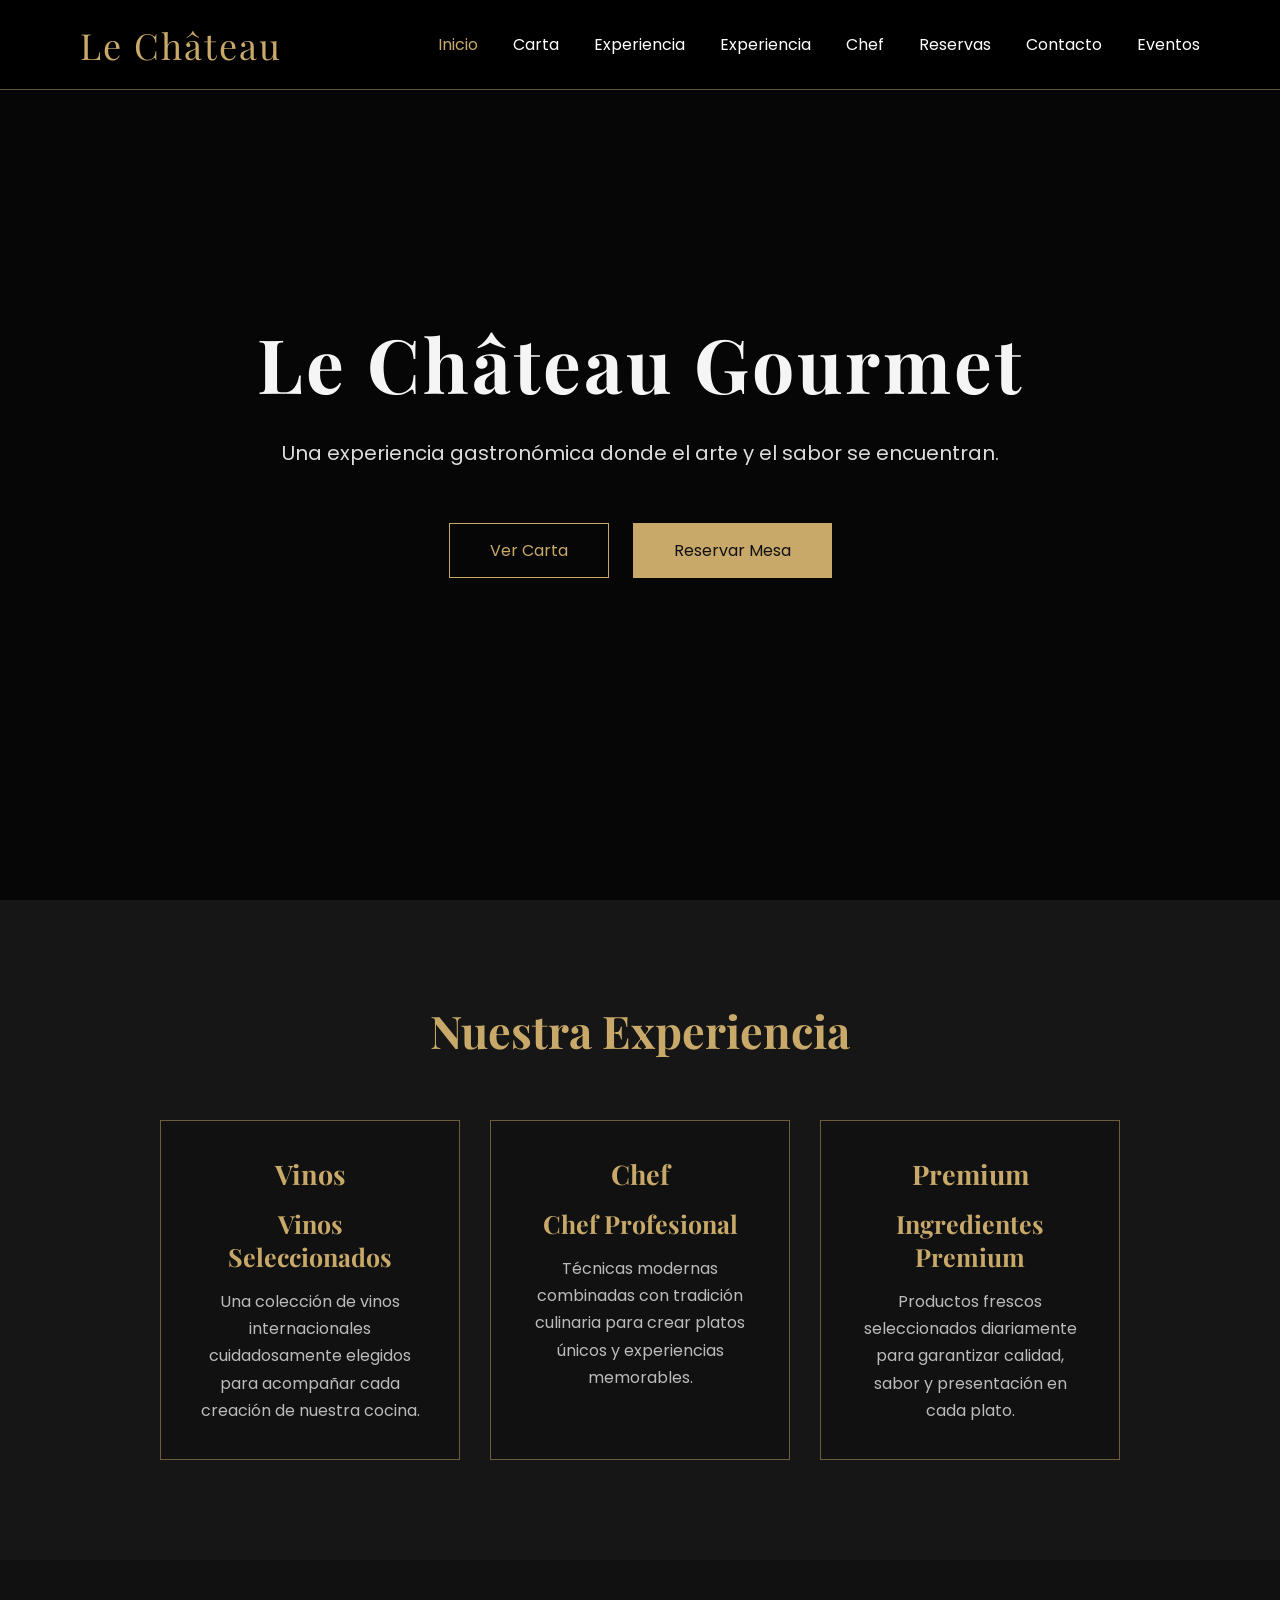
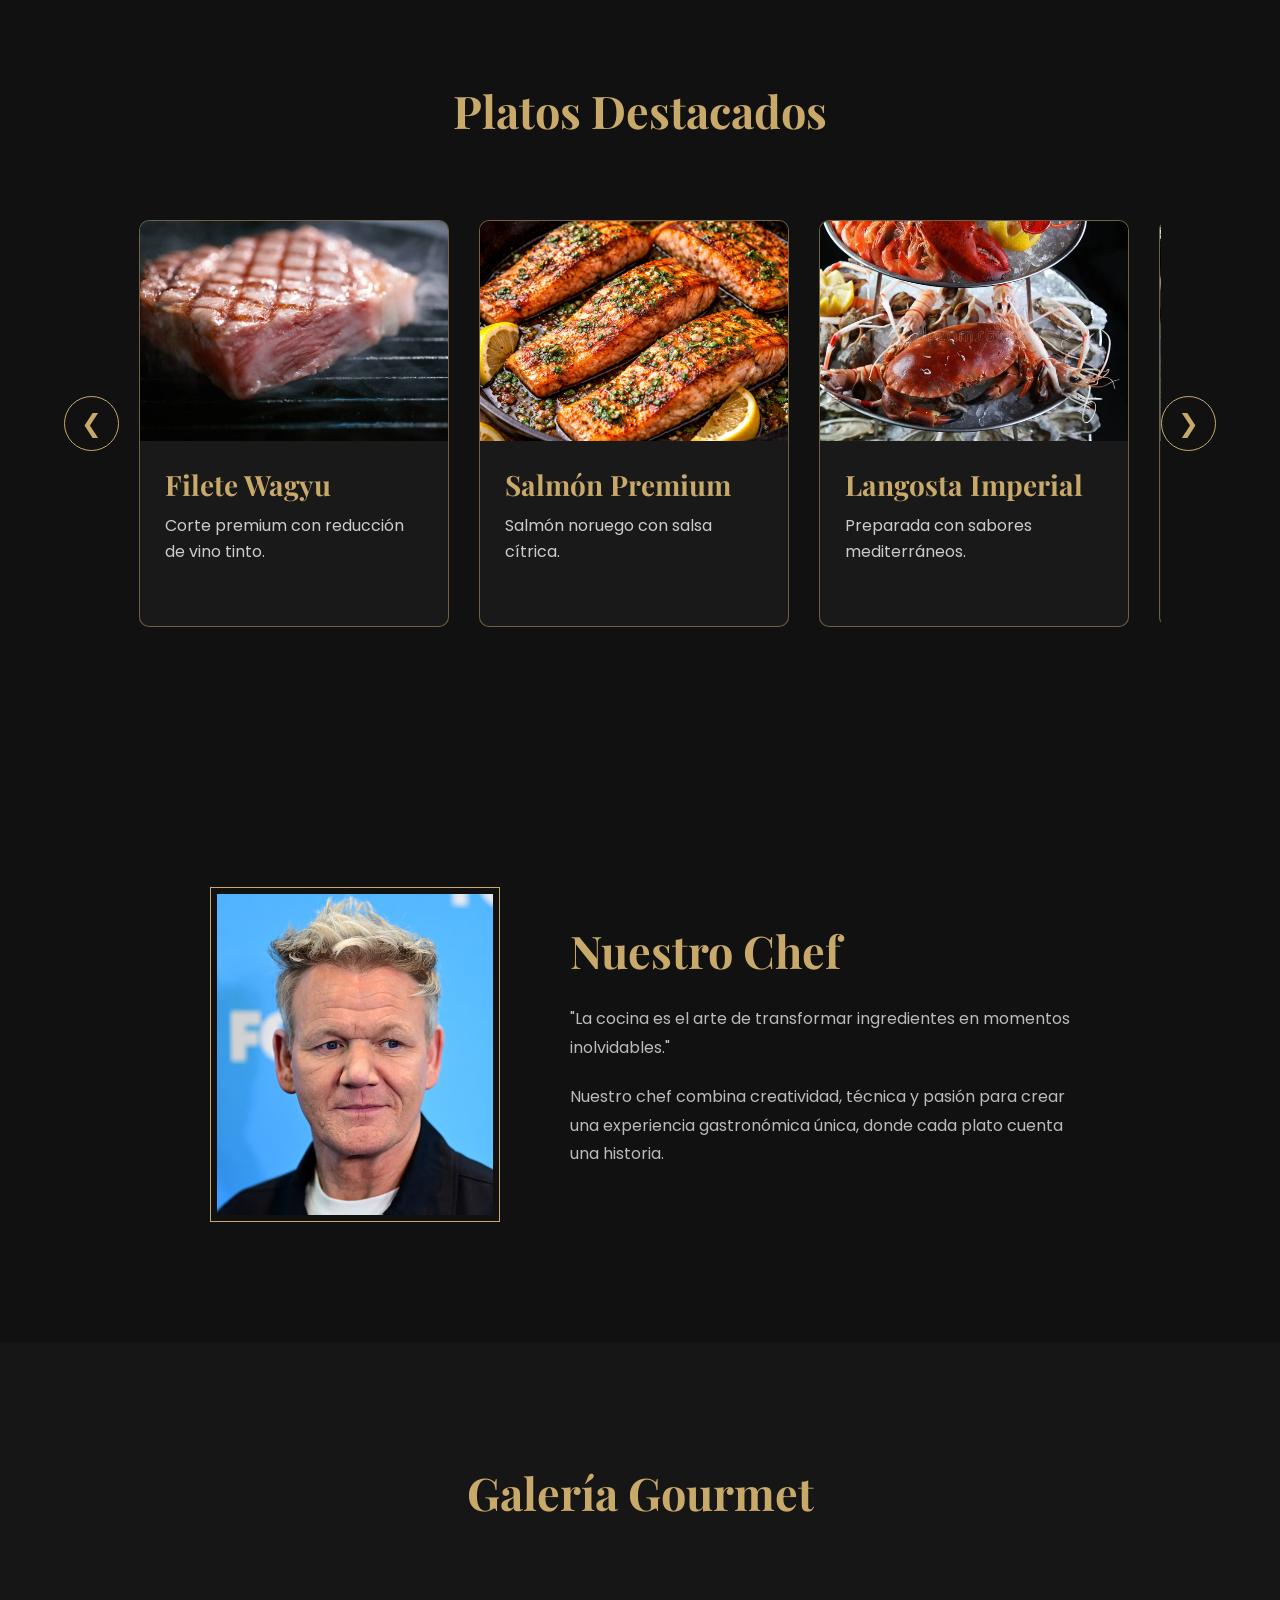
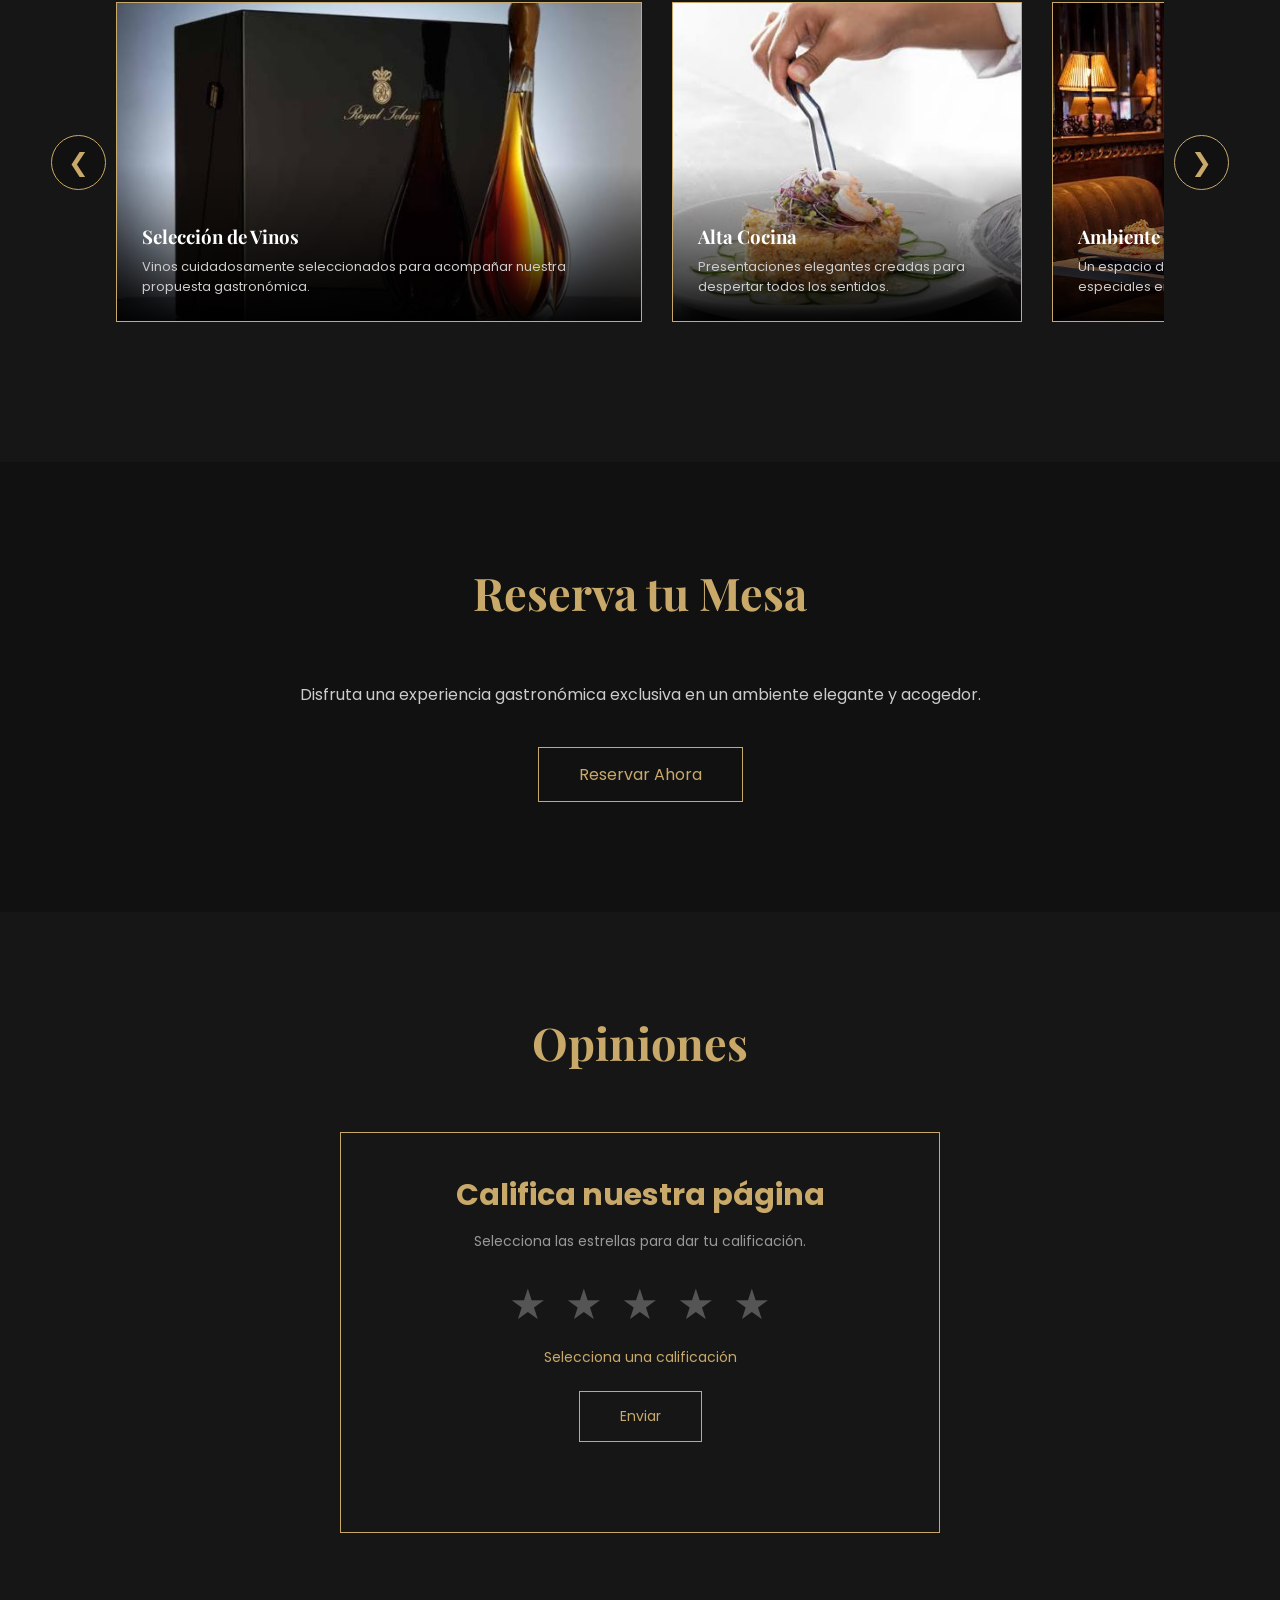
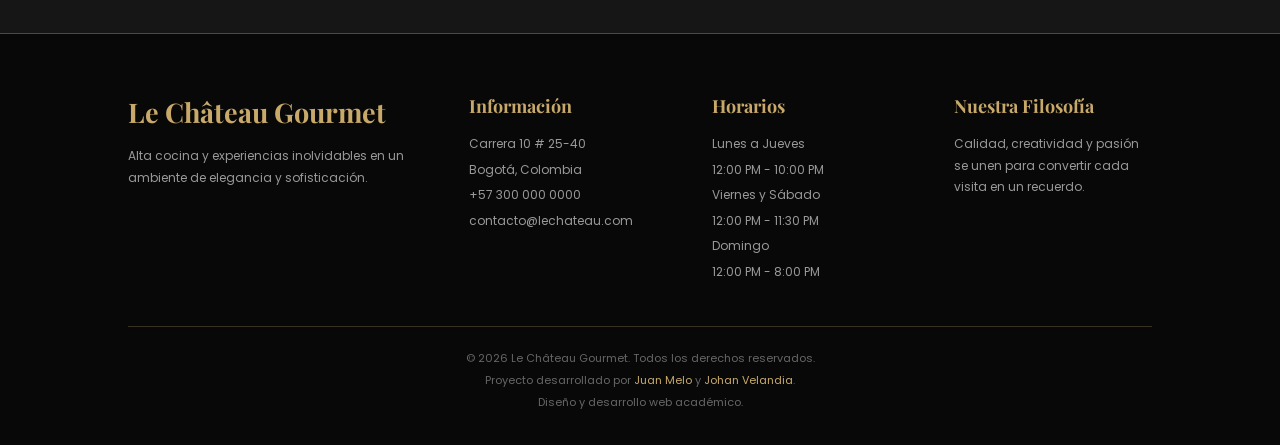
==== commit b65d2bb7: "Hola" ====
--- a/index.html
+++ b/index.html
@@ -75,7 +75,12 @@
 
 
                 <li>
-                    <a href="#experiencia">
+                    <a href="experiencia.html">
+                        Experiencia
+                    </a>
+                </li>
+                <li>
+                    <a href="galeria.html">
                         Experiencia
                     </a>
                 </li>
--- a/estilos.css
+++ b/estilos.css
@@ -5641,4 +5641,203 @@
     transform: translateX(-50%);
 
     z-index: 3;
+}
+
+/* =========================================================
+   ESTILOS EXCLUSIVOS DE GALERIA.HTML
+========================================================= */
+
+.galeria-page-seccion {
+    min-height: 100vh;
+    padding: 155px 0 100px;
+    background:
+        radial-gradient(
+            circle at center,
+            rgba(200, 169, 106, .05),
+            transparent 60%
+        ),
+        #161616;
+}
+
+.galeria-header {
+    text-align: center;
+    margin-bottom: 45px;
+    padding: 0 20px;
+}
+
+.galeria-header h1 {
+    font-family: 'Playfair Display', serif;
+    color: #C8A96A;
+    font-size: 58px;
+    font-weight: 600;
+    letter-spacing: 2px;
+}
+
+.galeria-header p {
+    margin-top: 15px;
+    color: #aaa;
+    font-size: 16px;
+    font-weight: 300;
+    letter-spacing: 1px;
+}
+
+/* FILTROS */
+.galeria-filtros {
+    display: flex;
+    justify-content: center;
+    flex-wrap: wrap;
+    gap: 15px;
+    margin-bottom: 50px;
+}
+
+.filtro-btn {
+    background: transparent;
+    border: 1px solid rgba(200, 169, 106, .4);
+    color: #ccc;
+    padding: 10px 25px;
+    font-family: 'Poppins', sans-serif;
+    font-size: 13px;
+    letter-spacing: 1px;
+    text-transform: uppercase;
+    cursor: pointer;
+    transition: .3s;
+}
+
+.filtro-btn:hover,
+.filtro-btn.activo {
+    background: #C8A96A;
+    color: #111;
+    border-color: #C8A96A;
+}
+
+/* GRID DE FOTOS */
+.galeria-grid {
+    width: 85%;
+    max-width: 1200px;
+    margin: 0 auto;
+    display: grid;
+    grid-template-columns: repeat(auto-fill, minmax(320px, 1fr));
+    gap: 25px;
+}
+
+.galeria-item {
+    position: relative;
+    height: 280px;
+    overflow: hidden;
+    border: 1px solid rgba(200, 169, 106, .4);
+    background: #0f0f0f;
+    cursor: pointer;
+}
+
+.galeria-item img {
+    width: 100%;
+    height: 100%;
+    object-fit: cover;
+    transition: transform .5s ease;
+}
+
+.galeria-item:hover img {
+    transform: scale(1.1);
+}
+
+.galeria-overlay {
+    position: absolute;
+    top: 0;
+    left: 0;
+    width: 100%;
+    height: 100%;
+    background: rgba(0, 0, 0, .8);
+    display: flex;
+    flex-direction: column;
+    justify-content: center;
+    align-items: center;
+    text-align: center;
+    padding: 20px;
+    opacity: 0;
+    transition: opacity .4s ease;
+}
+
+.galeria-item:hover .galeria-overlay {
+    opacity: 1;
+}
+
+.galeria-overlay h3 {
+    font-family: 'Playfair Display', serif;
+    color: #C8A96A;
+    font-size: 24px;
+    margin-bottom: 8px;
+}
+
+.galeria-overlay p {
+    color: #ddd;
+    font-size: 13px;
+    line-height: 1.5;
+    margin-bottom: 15px;
+}
+
+.icono-zoom {
+    color: #C8A96A;
+    font-size: 12px;
+    text-transform: uppercase;
+    letter-spacing: 1px;
+    border-bottom: 1px solid #C8A96A;
+    padding-bottom: 2px;
+}
+
+/* LIGHTBOX / MODAL */
+.lightbox {
+    display: none;
+    position: fixed;
+    z-index: 2000;
+    left: 0;
+    top: 0;
+    width: 100%;
+    height: 100%;
+    background-color: rgba(0, 0, 0, .92);
+    backdrop-filter: blur(8px);
+    justify-content: center;
+    align-items: center;
+    flex-direction: column;
+}
+
+.lightbox-contenido {
+    max-width: 80%;
+    max-height: 75vh;
+    border: 1px solid #C8A96A;
+    box-shadow: 0 0 30px rgba(200, 169, 106, .3);
+}
+
+.lightbox-caption {
+    margin-top: 15px;
+    color: #C8A96A;
+    font-family: 'Playfair Display', serif;
+    font-size: 22px;
+    text-align: center;
+}
+
+.lightbox-cerrar {
+    position: absolute;
+    top: 25px;
+    right: 35px;
+    color: #C8A96A;
+    font-size: 40px;
+    font-weight: bold;
+    cursor: pointer;
+    transition: .3s;
+}
+
+.lightbox-cerrar:hover {
+    color: #fff;
+}
+
+/* RESPONSIVE GALERÍA */
+@media(max-width: 900px) {
+    .galeria-header h1 {
+        font-size: 43px;
+    }
+
+    .galeria-grid {
+        width: 90%;
+        grid-template-columns: 1fr;
+    }
 }
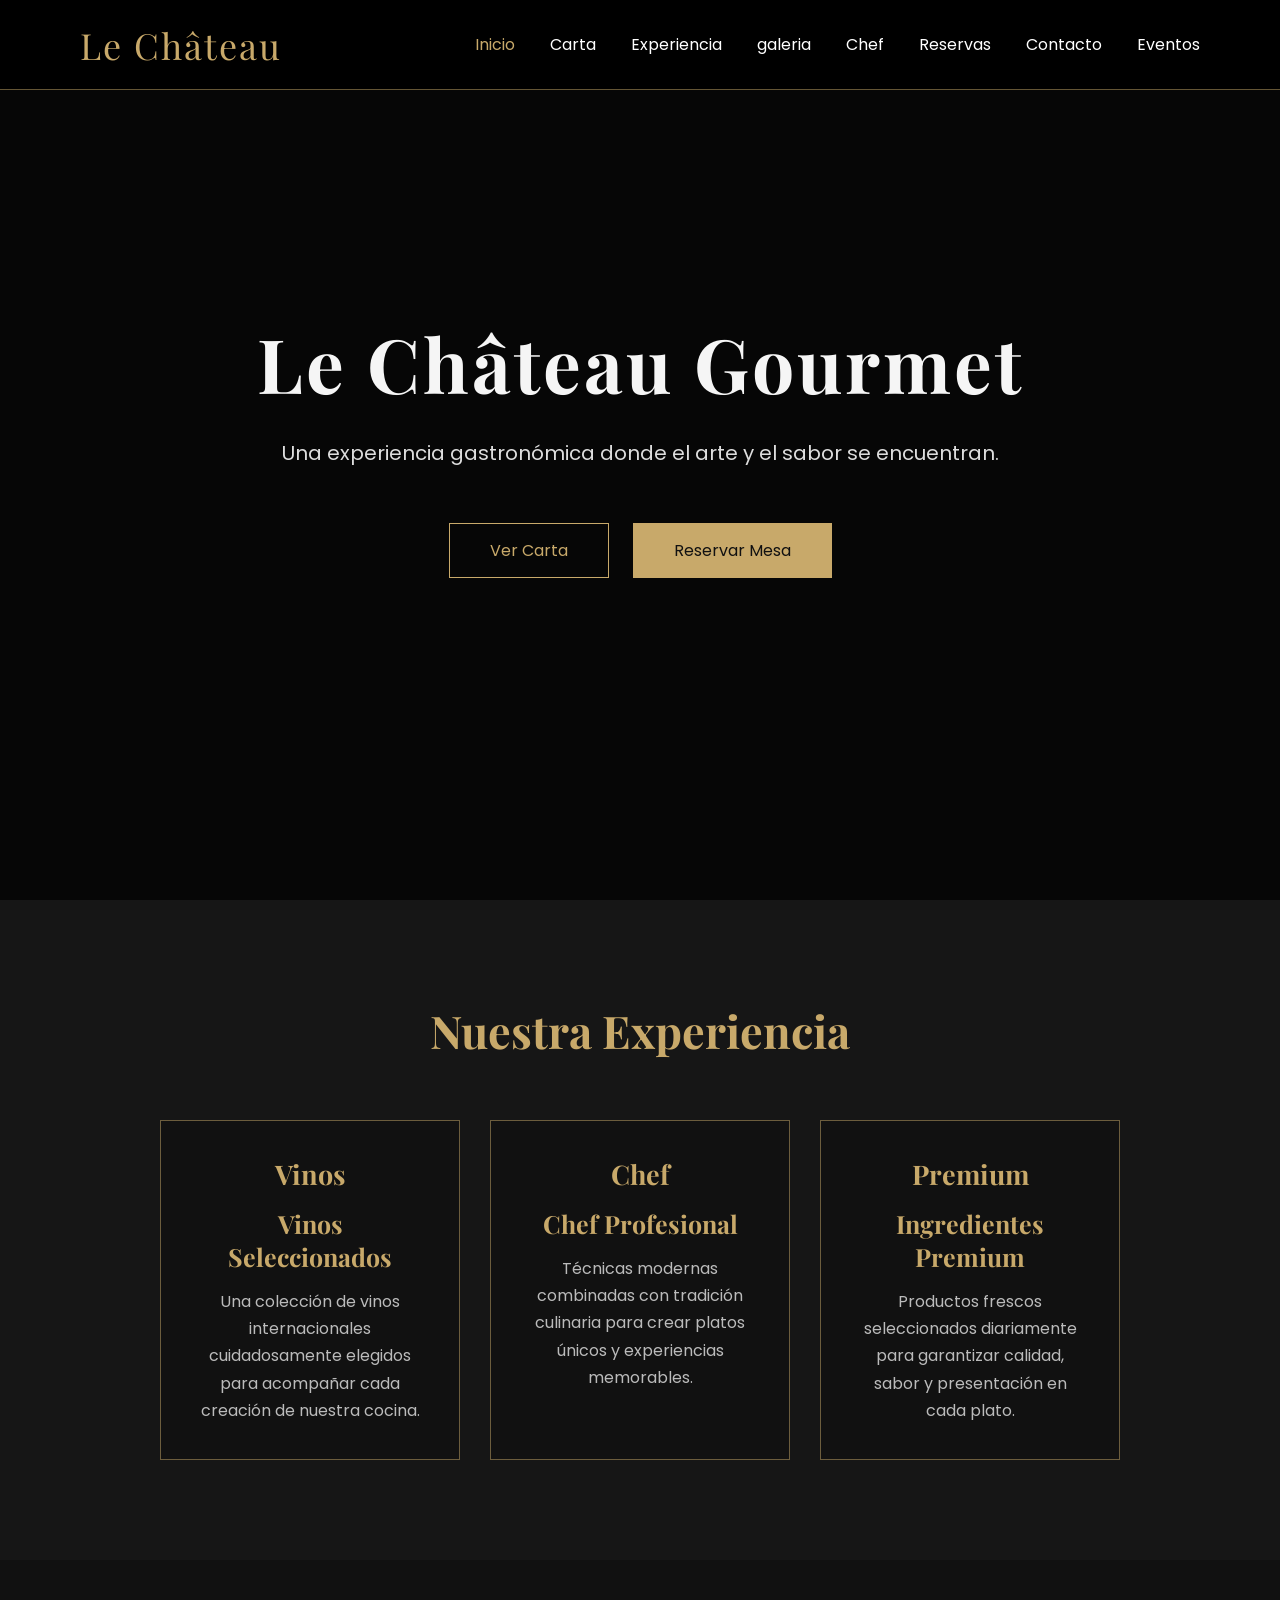
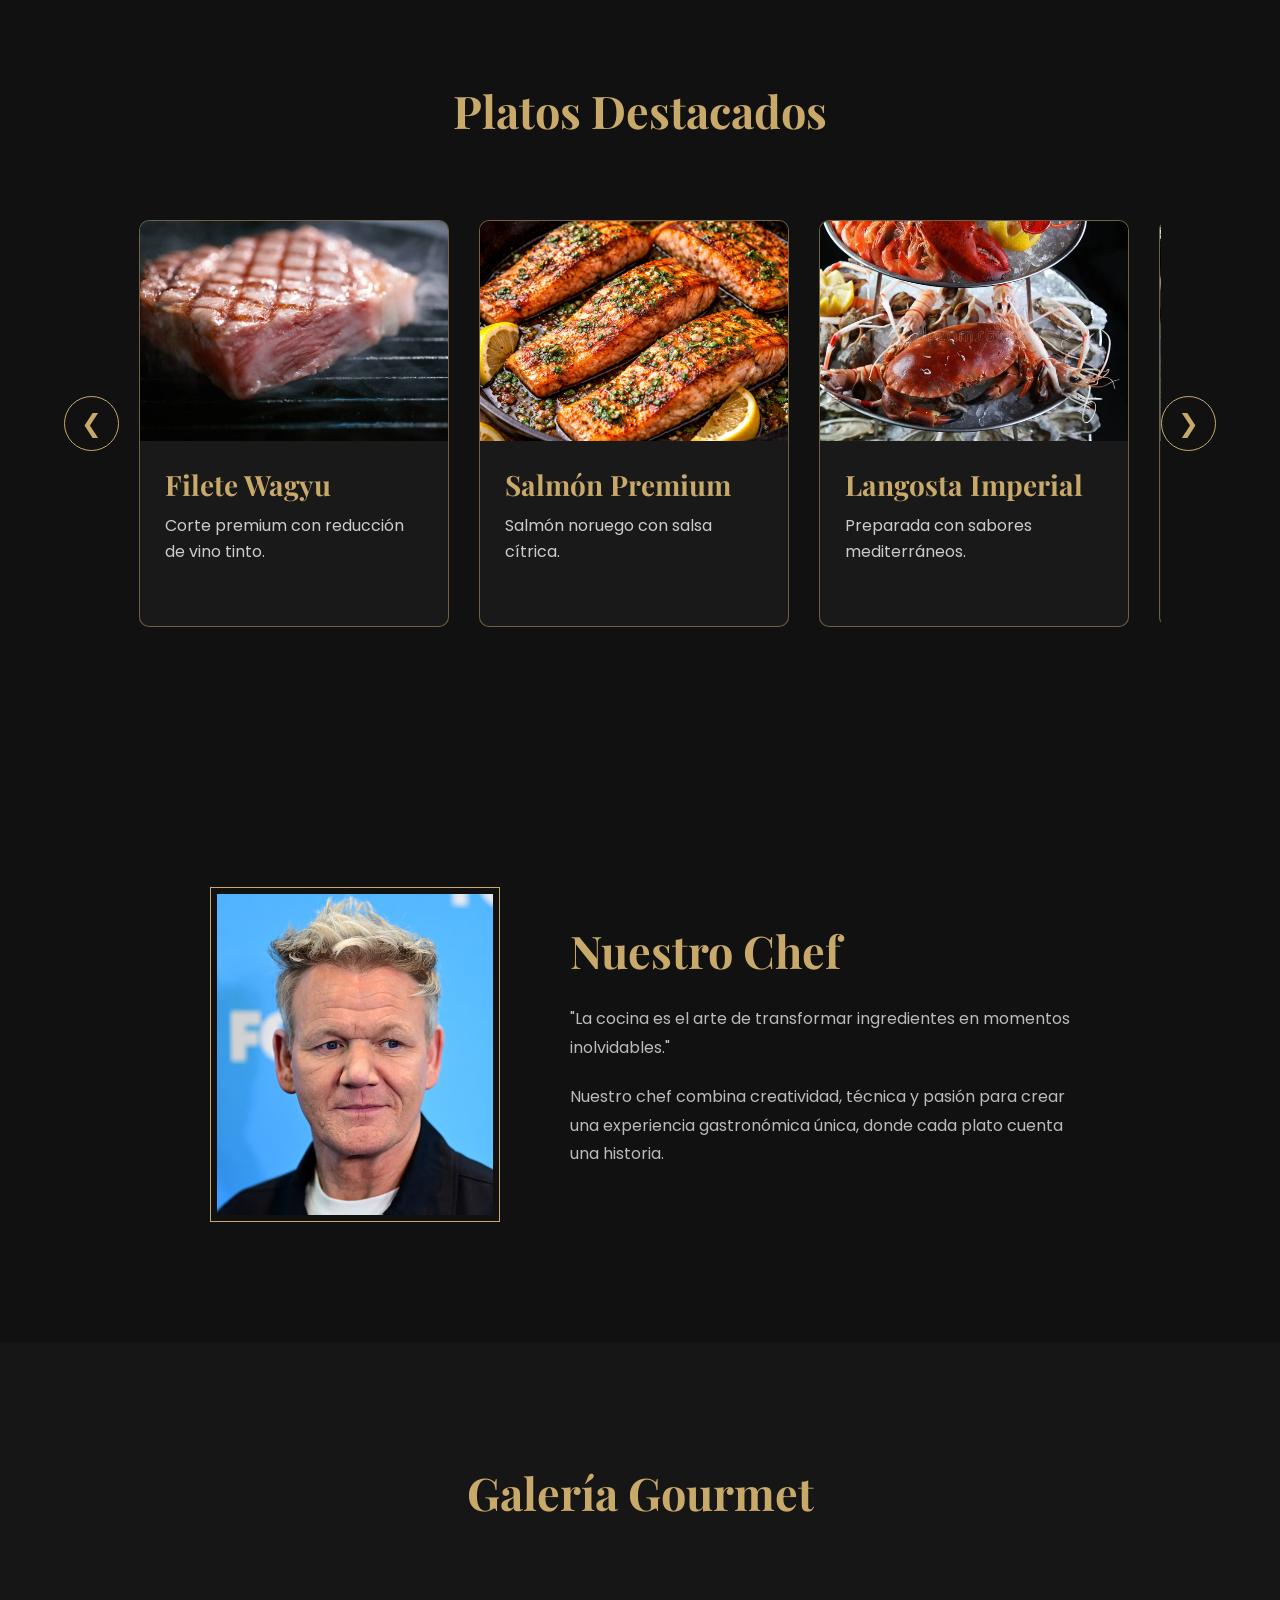
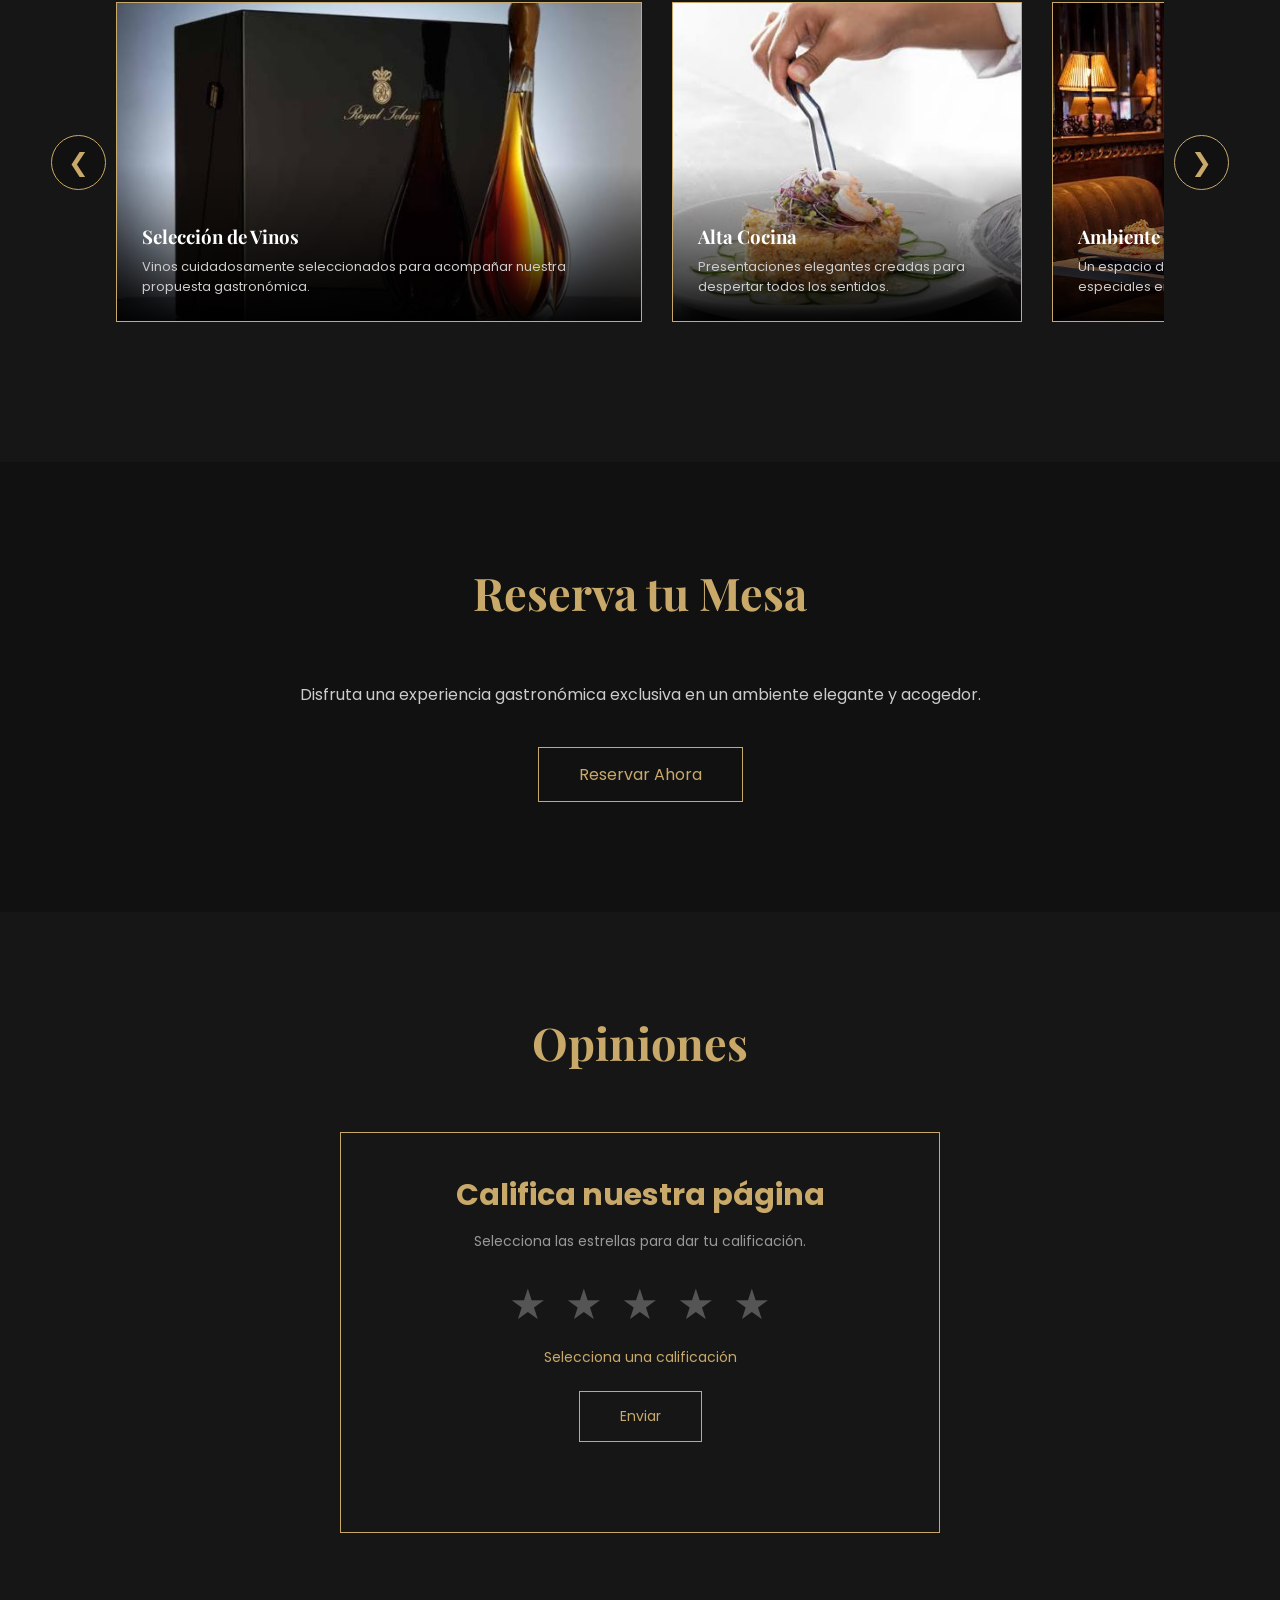
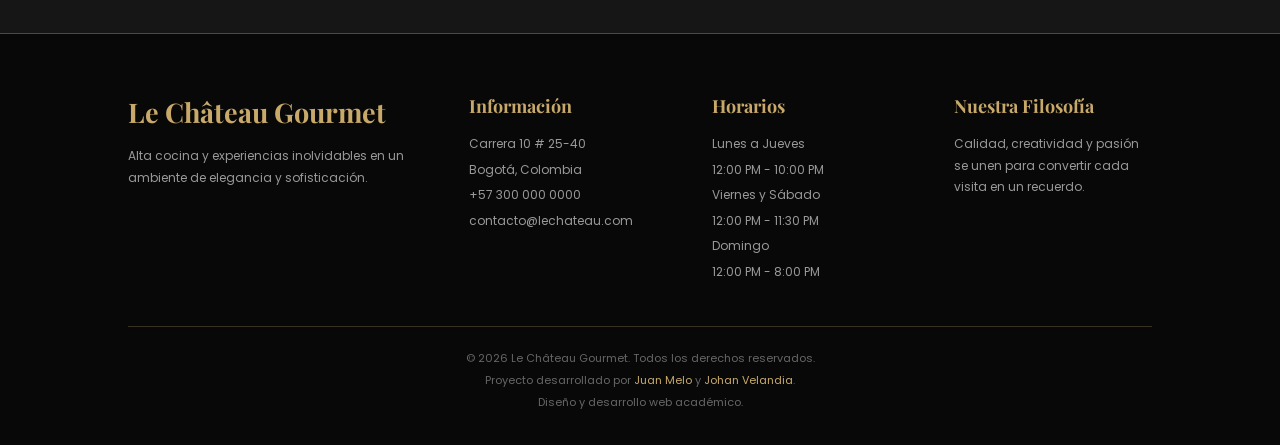
==== commit 4ce80509: "error de melo" ====
--- a/index.html
+++ b/index.html
@@ -81,7 +81,7 @@
                 </li>
                 <li>
                     <a href="galeria.html">
-                        Experiencia
+                        galeria
                     </a>
                 </li>
 
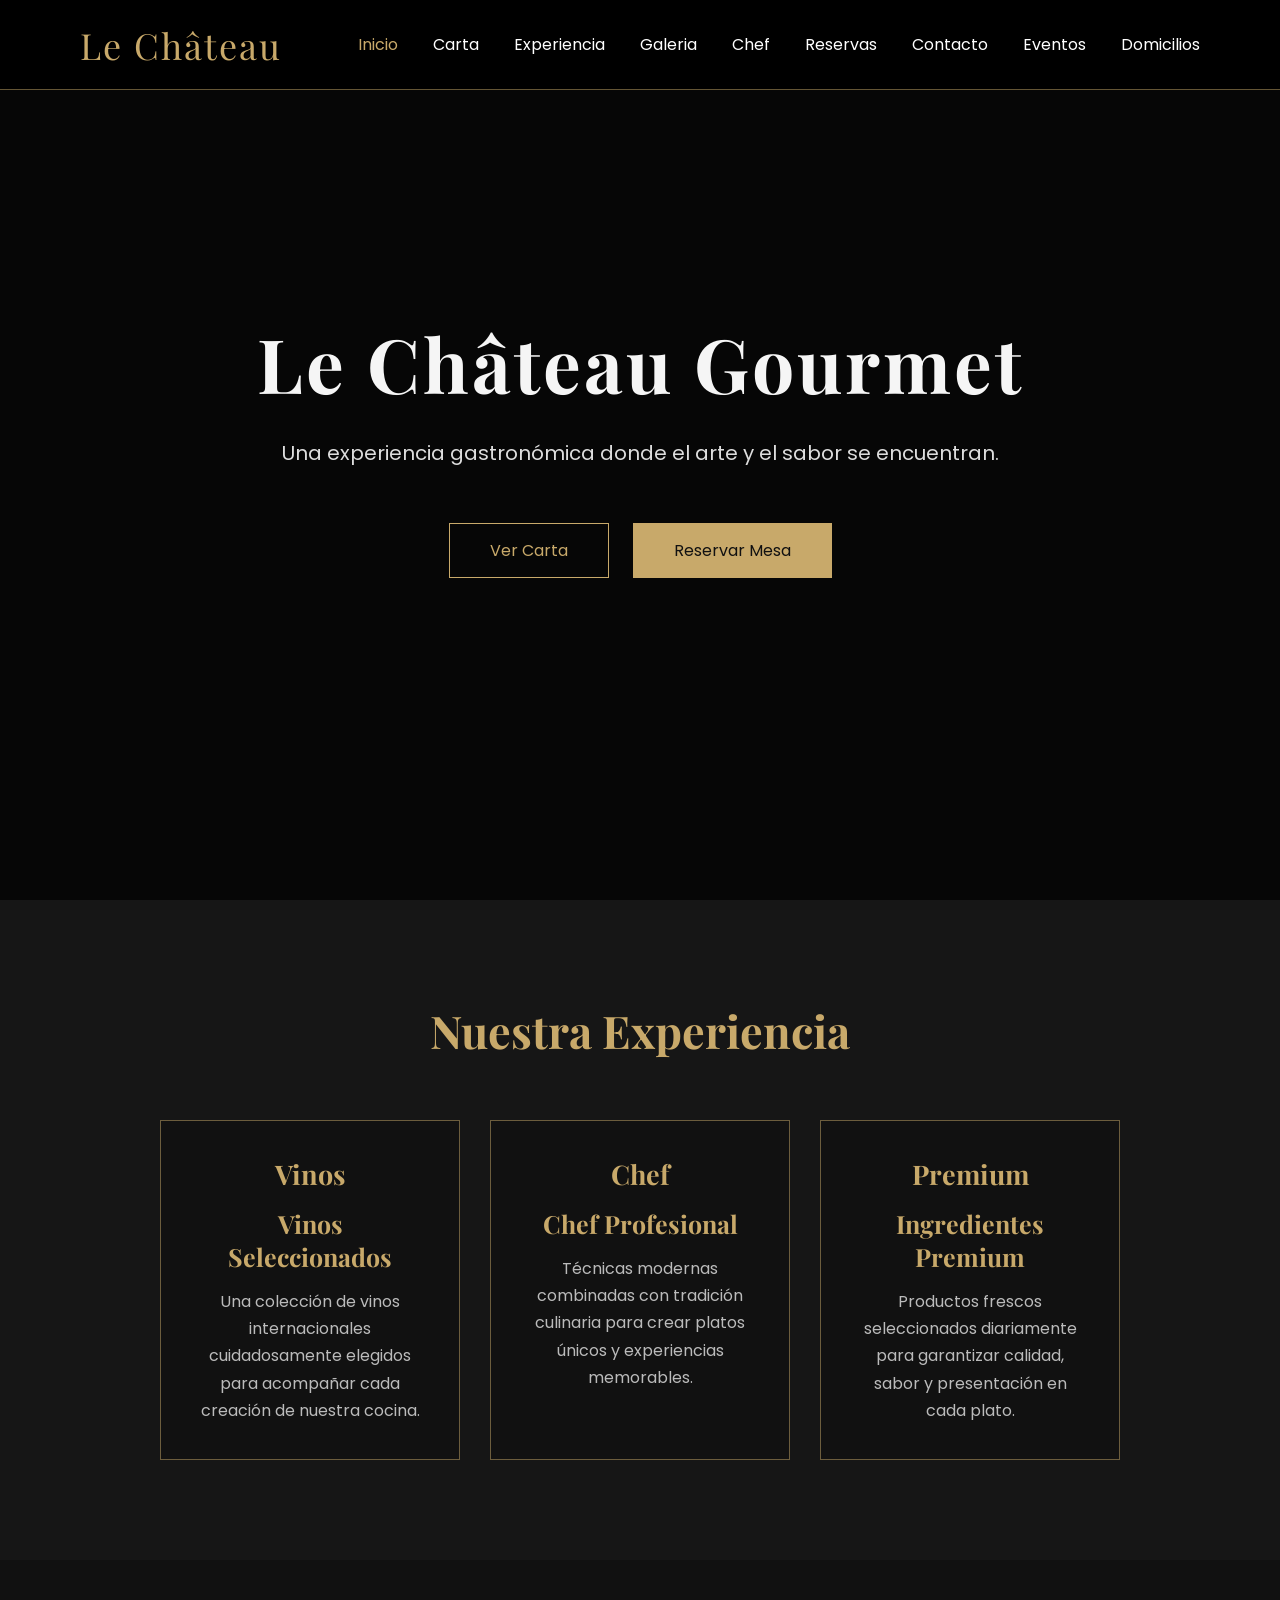
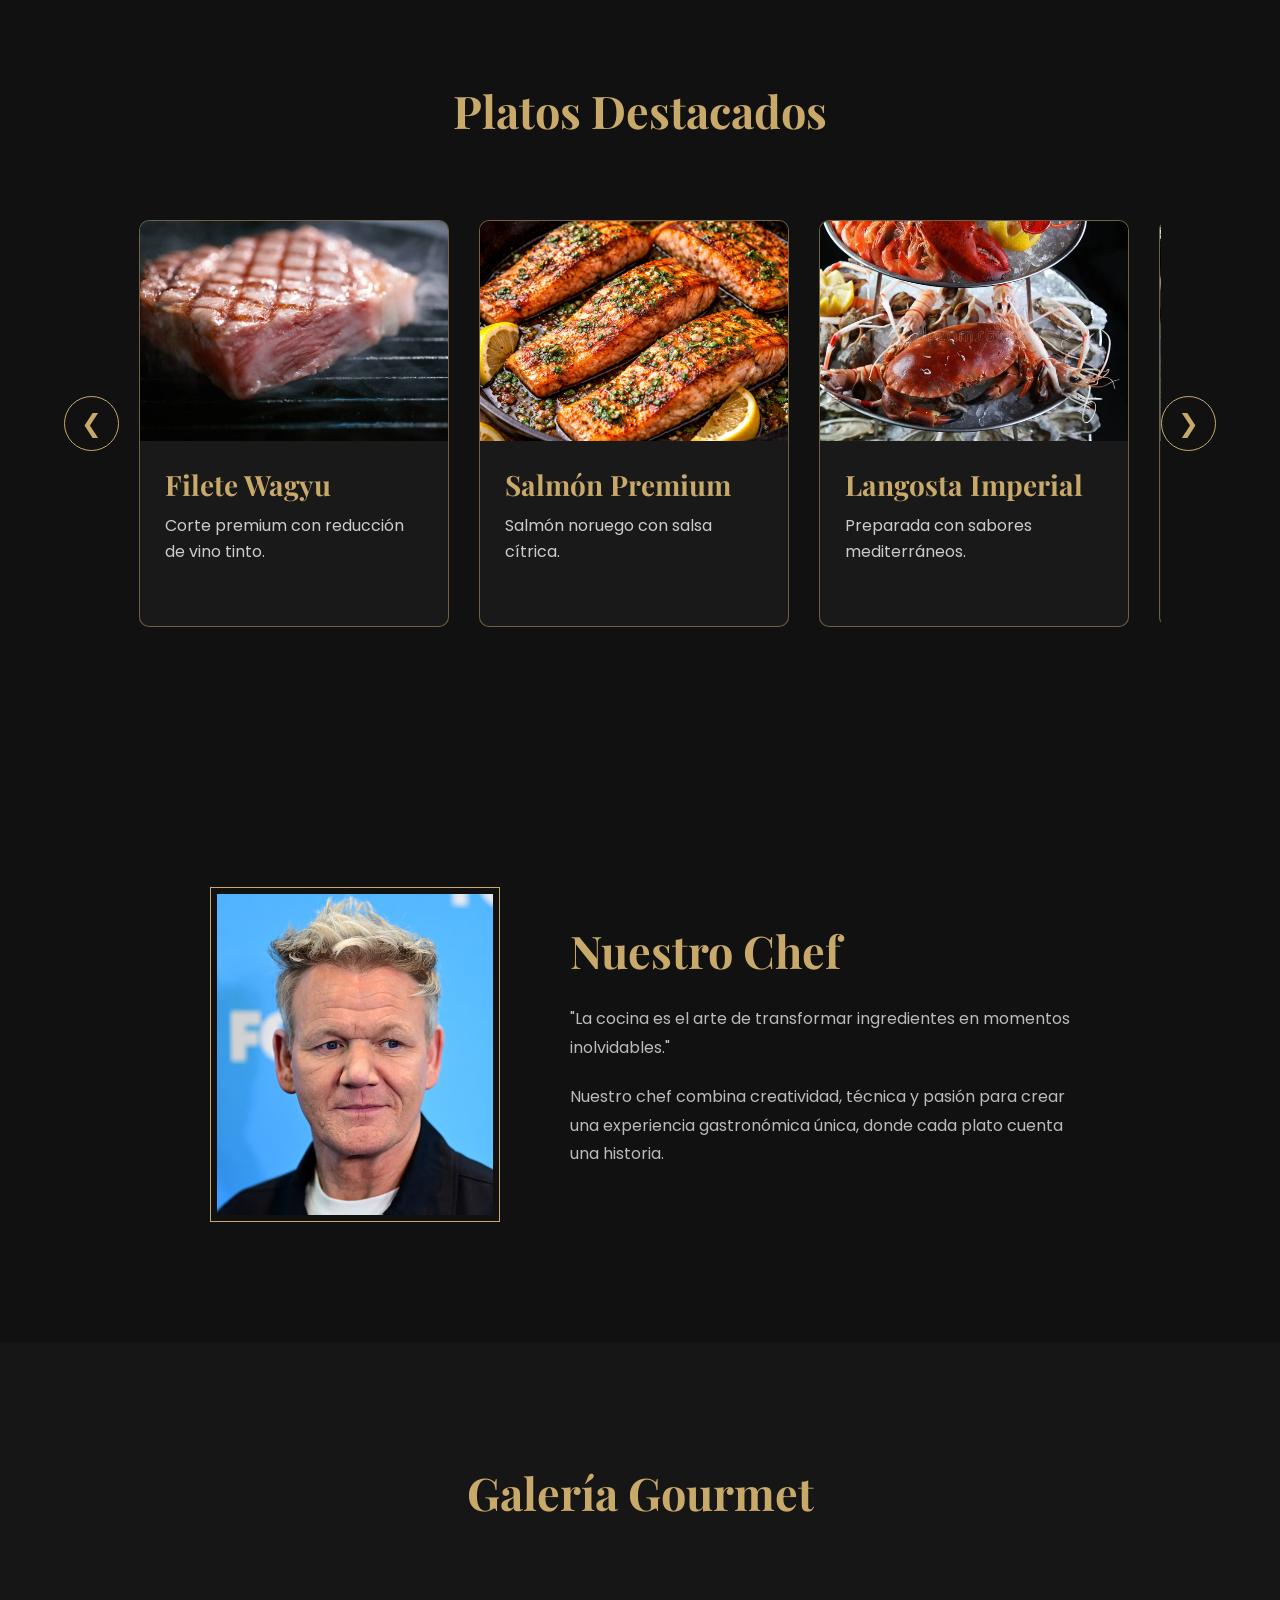
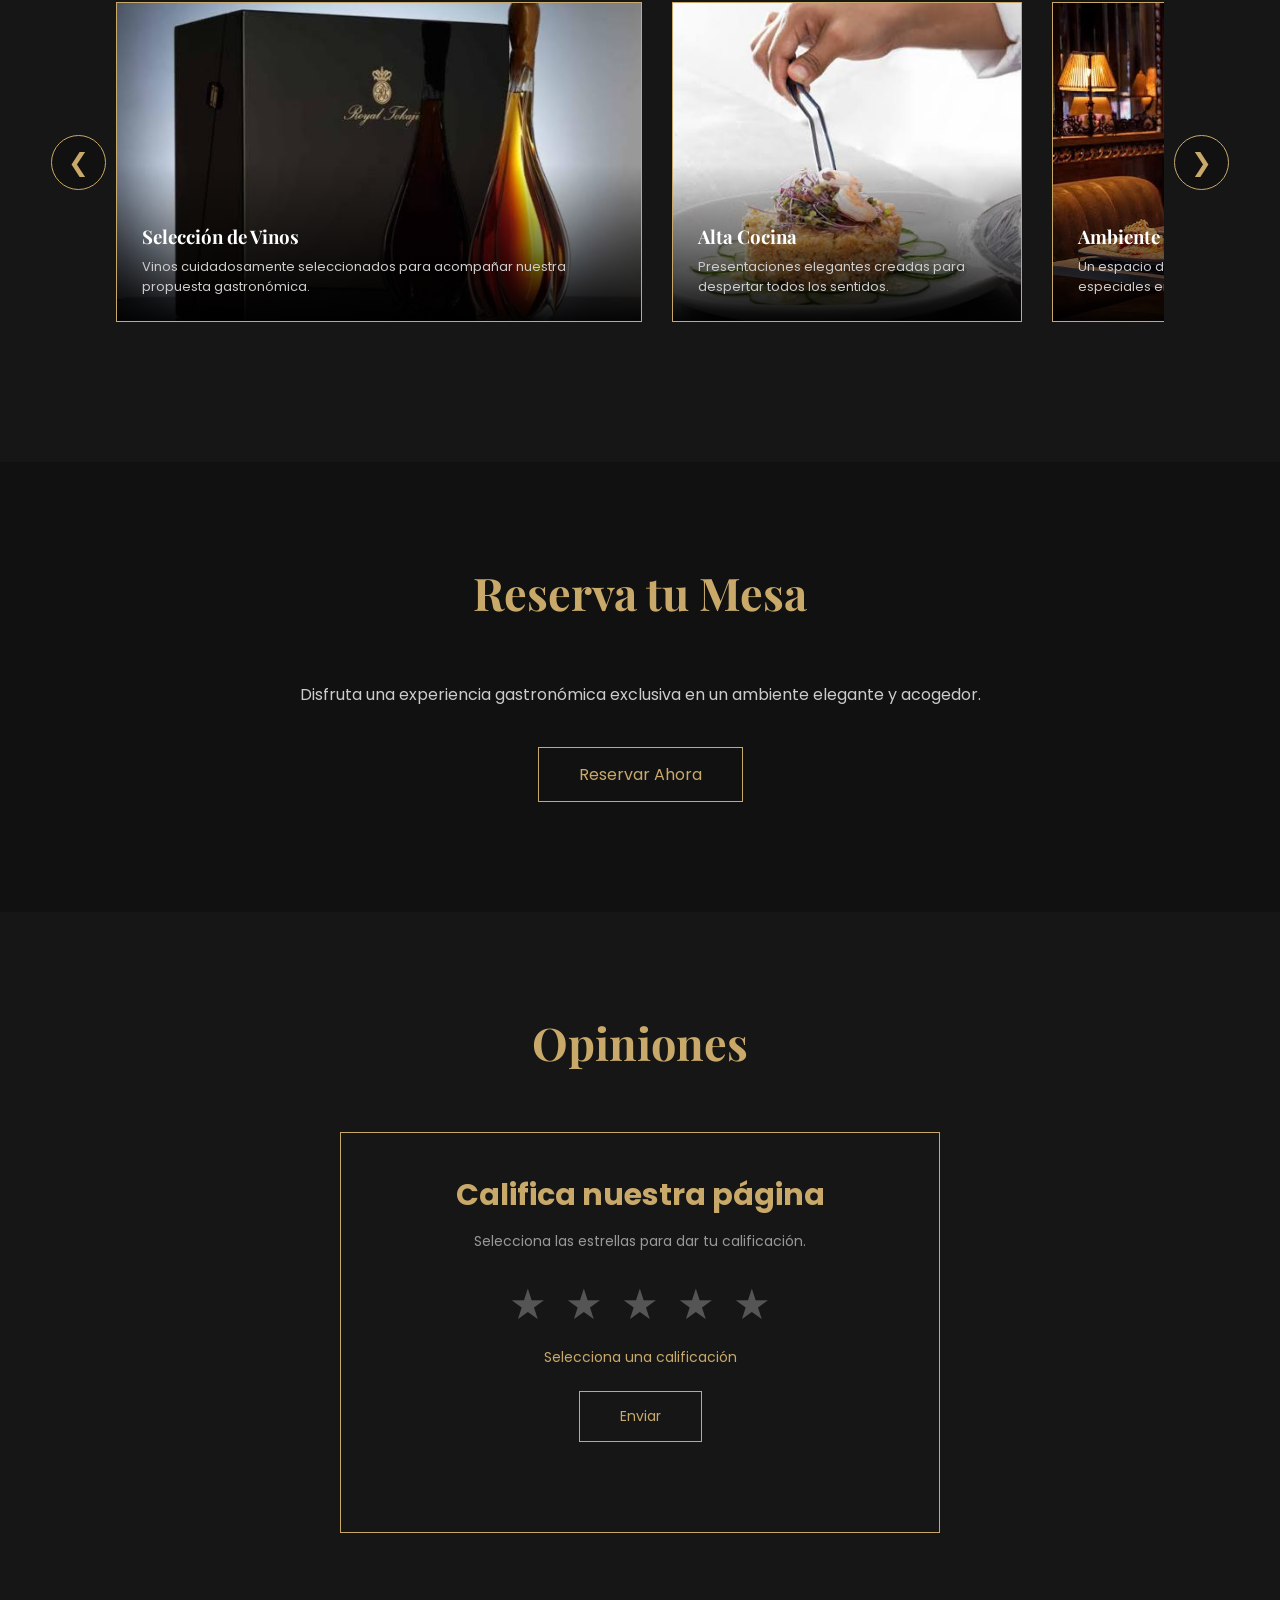
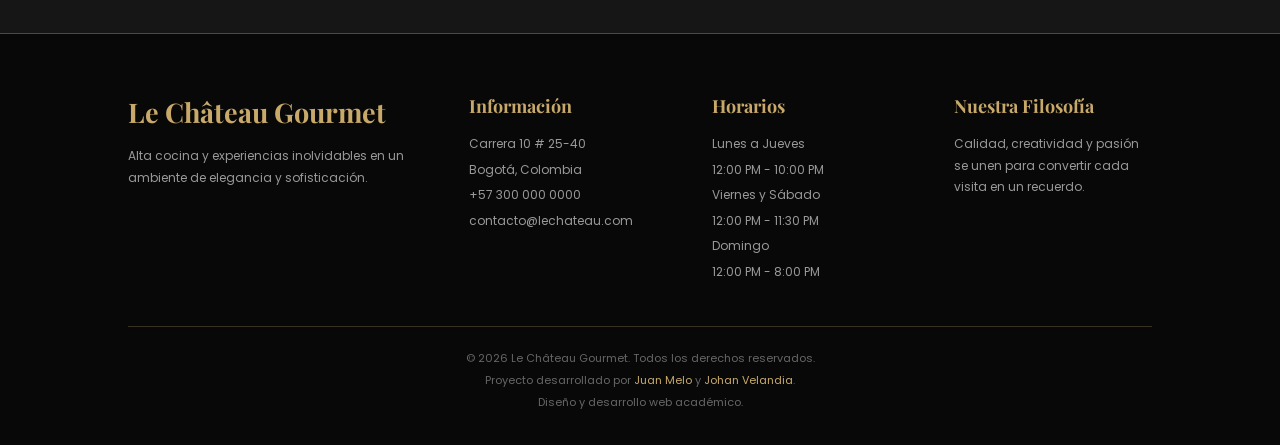
==== commit 02701233: "AA" ====
--- a/index.html
+++ b/index.html
@@ -81,7 +81,7 @@
                 </li>
                 <li>
                     <a href="galeria.html">
-                        galeria
+                        Galeria
                     </a>
                 </li>
 
@@ -113,6 +113,11 @@
                     </a>
                 </li>
 
+                <li>
+                    <a href="domicilios.html">
+                        Domicilios
+                    </a>
+                </li>
 
             </ul>
 
--- a/estilos.css
+++ b/estilos.css
@@ -5840,4 +5840,434 @@
         width: 90%;
         grid-template-columns: 1fr;
     }
+}
+/* =========================================================
+   ESTILOS EXCLUSIVOS DE DOMICILIOS.HTML & CARRITO
+========================================================= */
+
+.domicilios-seccion {
+    min-height: 100vh;
+    padding: 155px 0 100px;
+    background:
+        radial-gradient(
+            circle at center,
+            rgba(200, 169, 106, .05),
+            transparent 60%
+        ),
+        #161616;
+}
+
+.domicilios-header {
+    text-align: center;
+    margin-bottom: 40px;
+    padding: 0 20px;
+}
+
+.domicilios-header h1 {
+    font-family: 'Playfair Display', serif;
+    color: #C8A96A;
+    font-size: 58px;
+    font-weight: 600;
+    letter-spacing: 2px;
+}
+
+.domicilios-header p {
+    margin-top: 15px;
+    color: #aaa;
+    font-size: 16px;
+    font-weight: 300;
+}
+
+/* FILTROS DOMICILIOS */
+.domicilios-filtros {
+    display: flex;
+    justify-content: center;
+    flex-wrap: wrap;
+    gap: 15px;
+    margin-bottom: 45px;
+}
+
+/* BOTÓN FLOTANTE DEL CARRITO EN NAVBAR */
+.btn-carrito-nav {
+    background: #111;
+    border: 1px solid #C8A96A;
+    color: #C8A96A;
+    padding: 8px 18px;
+    font-size: 16px;
+    cursor: pointer;
+    transition: .3s;
+    display: flex;
+    align-items: center;
+    gap: 8px;
+}
+
+.btn-carrito-nav:hover {
+    background: #C8A96A;
+    color: #111;
+}
+
+#contador-carrito {
+    background: #C8A96A;
+    color: #111;
+    font-weight: bold;
+    border-radius: 50%;
+    padding: 2px 7px;
+    font-size: 12px;
+}
+
+.btn-carrito-nav:hover #contador-carrito {
+    background: #111;
+    color: #C8A96A;
+}
+
+/* GRID DE PRODUCTOS */
+.domicilios-grid {
+    width: 85%;
+    max-width: 1200px;
+    margin: 0 auto;
+    display: grid;
+    grid-template-columns: repeat(auto-fill, minmax(320px, 1fr));
+    gap: 30px;
+}
+
+.producto-card {
+    background: #0f0f0f;
+    border: 1px solid rgba(200, 169, 106, .4);
+    box-shadow: 0 10px 30px rgba(0, 0, 0, .5);
+    display: flex;
+    flex-direction: column;
+    justify-content: space-between;
+    transition: .4s;
+    position: relative;
+    overflow: hidden;
+}
+
+.producto-card:hover {
+    border-color: #C8A96A;
+    transform: translateY(-5px);
+}
+
+.producto-img {
+    height: 220px;
+    width: 100%;
+    position: relative;
+    overflow: hidden;
+}
+
+.producto-img img {
+    width: 100%;
+    height: 100%;
+    object-fit: cover;
+    transition: transform .5s;
+}
+
+.producto-card:hover .producto-img img {
+    transform: scale(1.08);
+}
+
+.badge-gourmet {
+    position: absolute;
+    top: 15px;
+    right: 15px;
+    background: rgba(0, 0, 0, .85);
+    border: 1px solid #C8A96A;
+    color: #C8A96A;
+    font-size: 11px;
+    padding: 4px 10px;
+    letter-spacing: 1px;
+    text-transform: uppercase;
+}
+
+.producto-info {
+    padding: 22px;
+    display: flex;
+    flex-direction: column;
+    flex: 1;
+    justify-content: space-between;
+}
+
+.producto-info h3 {
+    font-family: 'Playfair Display', serif;
+    color: #C8A96A;
+    font-size: 22px;
+    margin-bottom: 8px;
+}
+
+.producto-info p {
+    color: #aaa;
+    font-size: 13px;
+    line-height: 1.6;
+    margin-bottom: 20px;
+}
+
+.producto-footer {
+    display: flex;
+    justify-content: space-between;
+    align-items: center;
+    border-top: 1px solid rgba(200, 169, 106, .15);
+    padding-top: 15px;
+}
+
+.precio-tag {
+    font-family: 'Playfair Display', serif;
+    color: #fff;
+    font-size: 20px;
+}
+
+.btn-agregar {
+    padding: 8px 18px;
+    font-size: 12px;
+    margin: 0;
+    cursor: pointer;
+}
+
+/* DRAWER / SIDEBAR DEL CARRITO */
+.overlay-carrito {
+    position: fixed;
+    top: 0;
+    left: 0;
+    width: 100%;
+    height: 100%;
+    background: rgba(0, 0, 0, .75);
+    backdrop-filter: blur(4px);
+    z-index: 1500;
+    opacity: 0;
+    pointer-events: none;
+    transition: opacity .4s ease;
+}
+
+.overlay-carrito.activo {
+    opacity: 1;
+    pointer-events: auto;
+}
+
+.drawer-carrito {
+    position: fixed;
+    top: 0;
+    right: -420px;
+    width: 420px;
+    max-width: 100%;
+    height: 100vh;
+    background: #0a0a0a;
+    border-left: 1px solid #C8A96A;
+    z-index: 1600;
+    display: flex;
+    flex-direction: column;
+    transition: right .4s cubic-bezier(0.25, 1, 0.5, 1);
+    box-shadow: -10px 0 30px rgba(0, 0, 0, .8);
+}
+
+.drawer-carrito.activo {
+    right: 0;
+}
+
+.drawer-header {
+    padding: 25px;
+    border-bottom: 1px solid rgba(200, 169, 106, .3);
+    display: flex;
+    justify-content: space-between;
+    align-items: center;
+}
+
+.drawer-header h2 {
+    font-family: 'Playfair Display', serif;
+    color: #C8A96A;
+    font-size: 24px;
+}
+
+.btn-cerrar {
+    background: transparent;
+    border: none;
+    color: #C8A96A;
+    font-size: 32px;
+    cursor: pointer;
+    line-height: 1;
+}
+
+.drawer-body {
+    flex: 1;
+    overflow-y: auto;
+    padding: 20px 25px;
+    display: flex;
+    flex-direction: column;
+    gap: 15px;
+}
+
+.item-carrito {
+    display: flex;
+    align-items: center;
+    gap: 15px;
+    background: #121212;
+    padding: 12px;
+    border: 1px solid rgba(200, 169, 106, .2);
+}
+
+.item-carrito img {
+    width: 60px;
+    height: 60px;
+    object-fit: cover;
+    border: 1px solid #C8A96A;
+}
+
+.item-detalles {
+    flex: 1;
+}
+
+.item-detalles h4 {
+    font-family: 'Playfair Display', serif;
+    color: #fff;
+    font-size: 15px;
+}
+
+.item-detalles p {
+    color: #C8A96A;
+    font-size: 13px;
+    margin-top: 3px;
+}
+
+.item-controles {
+    display: flex;
+    align-items: center;
+    gap: 8px;
+    margin-top: 6px;
+}
+
+.btn-cant {
+    background: #1a1a1a;
+    border: 1px solid #C8A96A;
+    color: #C8A96A;
+    width: 22px;
+    height: 22px;
+    cursor: pointer;
+    font-size: 12px;
+    display: flex;
+    justify-content: center;
+    align-items: center;
+}
+
+.cant-val {
+    color: #fff;
+    font-size: 12px;
+}
+
+.btn-eliminar {
+    background: transparent;
+    border: none;
+    color: #888;
+    cursor: pointer;
+    font-size: 16px;
+    transition: .3s;
+}
+
+.btn-eliminar:hover {
+    color: #e74c3c;
+}
+
+.drawer-footer {
+    padding: 25px;
+    border-top: 1px solid rgba(200, 169, 106, .3);
+    background: #0f0f0f;
+}
+
+.resumen-precio {
+    display: flex;
+    justify-content: space-between;
+    color: #aaa;
+    font-size: 13px;
+    margin-bottom: 8px;
+}
+
+.resumen-precio.total {
+    color: #fff;
+    font-size: 18px;
+    font-family: 'Playfair Display', serif;
+    border-top: 1px solid rgba(200, 169, 106, .2);
+    padding-top: 10px;
+    margin-top: 10px;
+}
+
+.resumen-precio.total strong {
+    color: #C8A96A;
+}
+
+.form-checkout {
+    margin-top: 15px;
+    display: flex;
+    flex-direction: column;
+    gap: 12px;
+}
+
+.btn-checkout {
+    width: 100%;
+    margin-top: 10px;
+    cursor: pointer;
+}
+
+.carrito-vacio {
+    text-align: center;
+    color: #888;
+    padding: 40px 0;
+    font-style: italic;
+}
+
+/* MODAL CONFIRMACIÓN */
+.modal-card {
+    background: #0f0f0f;
+    border: 1px solid #C8A96A;
+    padding: 40px;
+    max-width: 450px;
+    text-align: center;
+    box-shadow: 0 0 50px rgba(0, 0, 0, .9);
+}
+
+.modal-card h2 {
+    font-family: 'Playfair Display', serif;
+    color: #C8A96A;
+    font-size: 32px;
+    margin: 15px 0;
+}
+
+.modal-card p {
+    color: #ccc;
+    font-size: 14px;
+    line-height: 1.6;
+    margin-bottom: 15px;
+}
+
+/* RESPONSIVE DOMICILIOS */
+@media(max-width: 900px) {
+    .domicilios-header h1 {
+        font-size: 42px;
+    }
+
+    .domicilios-grid {
+        width: 90%;
+        grid-template-columns: 1fr;
+    }
+
+    .drawer-carrito {
+        width: 100%;
+        right: -100%;
+    }
+}
+/* Quitar el fondo blanco nativo y aplicar fondo oscuro con texto gris */
+.form-checkout input,
+.form-checkout input:focus,
+.form-checkout input:active,
+.form-checkout input:-webkit-autofill {
+    background-color: #161616 !important; /* Fondo oscuro que combina con la página */
+    color: #bbb !important;               /* Texto escrito en gris suave */
+    border: 1px solid rgba(200, 169, 106, .4) !important; /* Borde dorado tenue */
+    outline: none !important;             /* Quita el borde blanco/azul nativo del navegador */
+}
+
+/* Color del texto de sugerencia (placeholder) en gris más tenue */
+.form-checkout input::placeholder {
+    color: #666 !important;
+}
+
+/* Al hacer clic (focus), resalta solo el borde dorado */
+.form-checkout input:focus {
+    border-color: #C8A96A !important;
+    box-shadow: 0 0 8px rgba(200, 169, 106, 0.3) !important;
 }
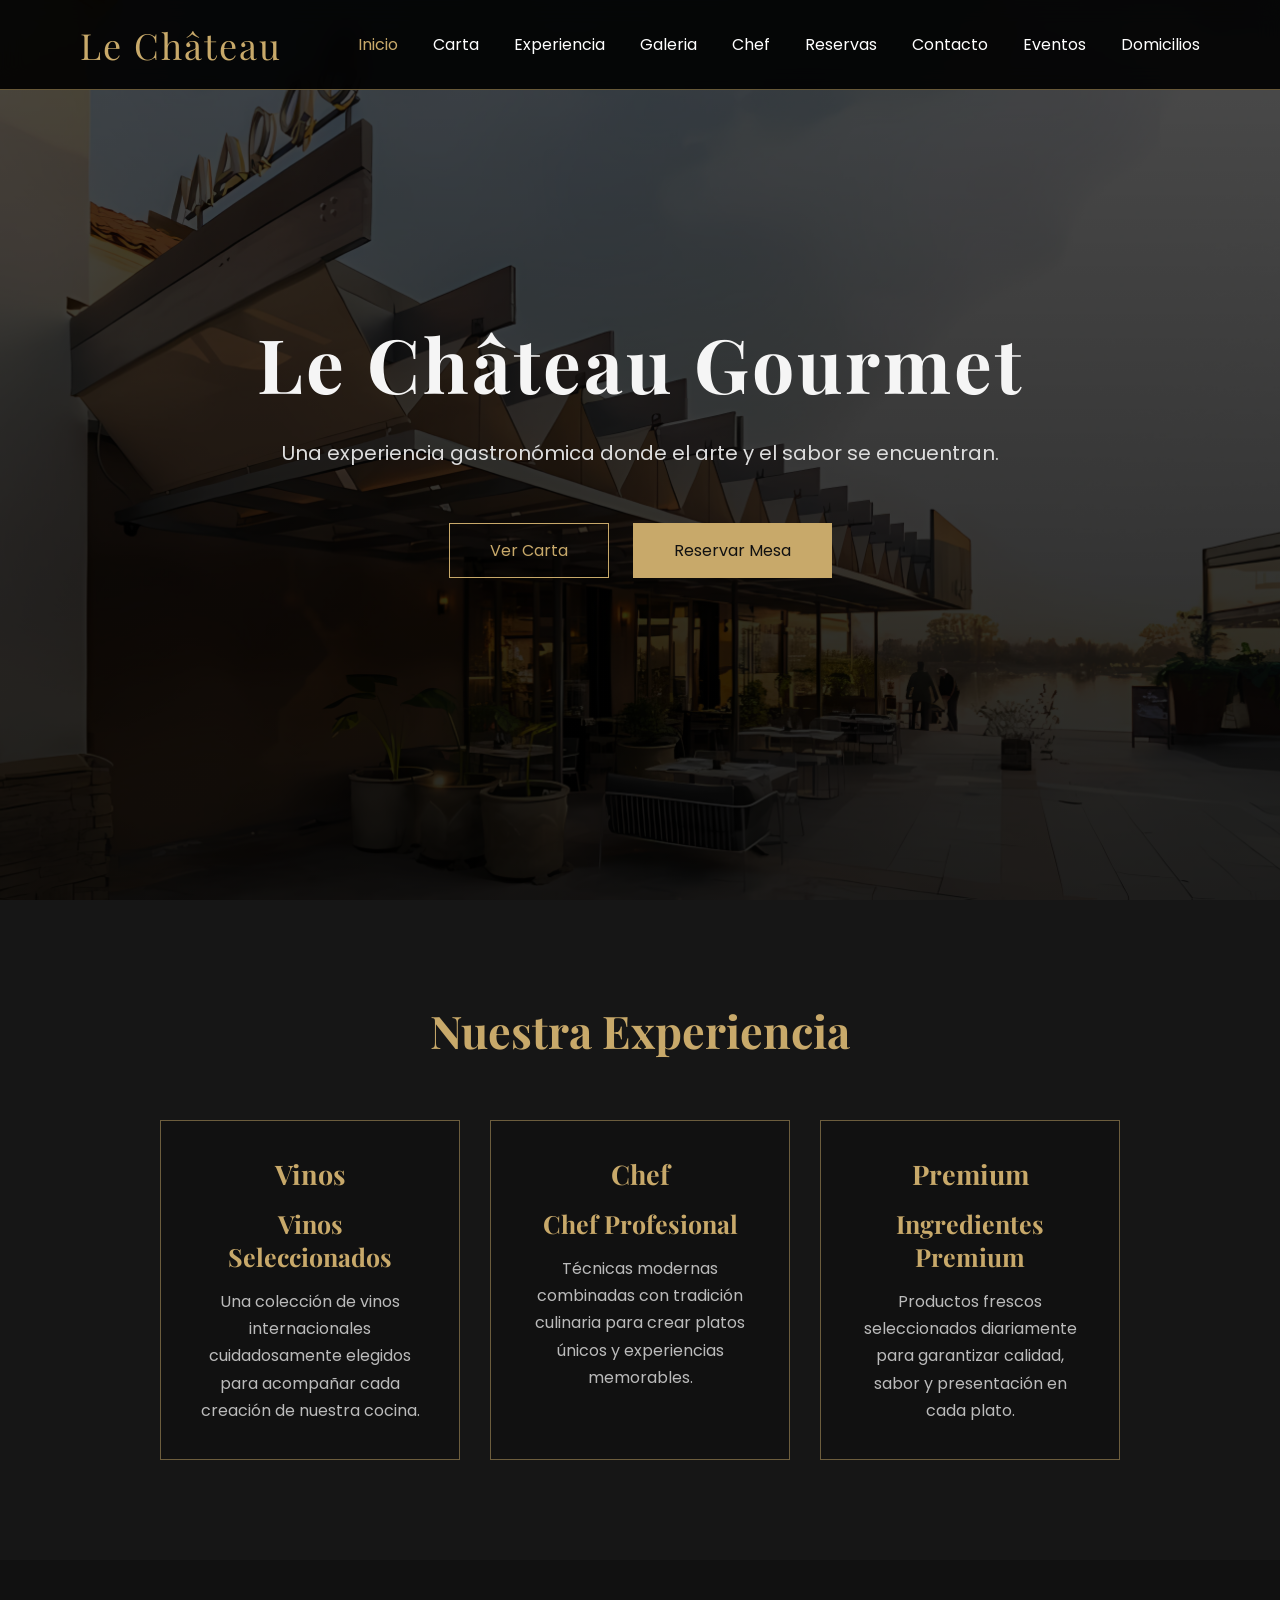
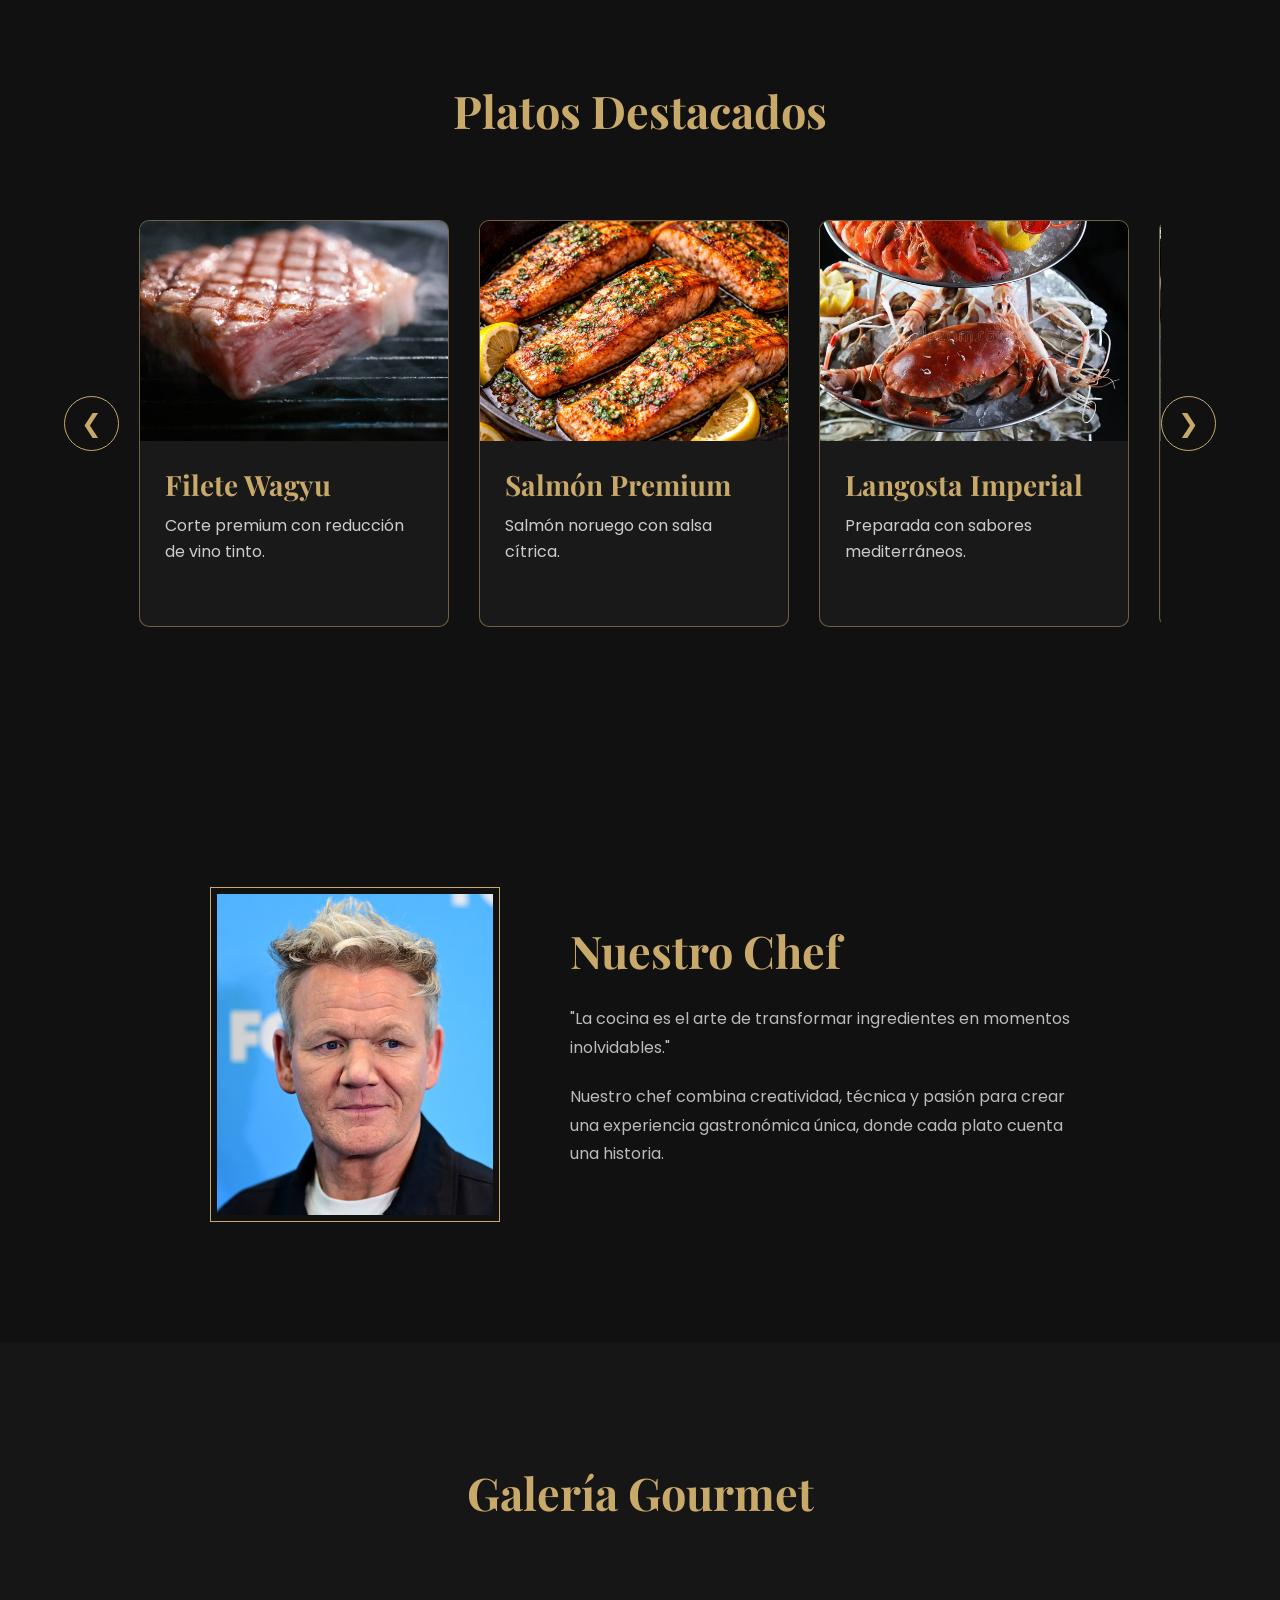
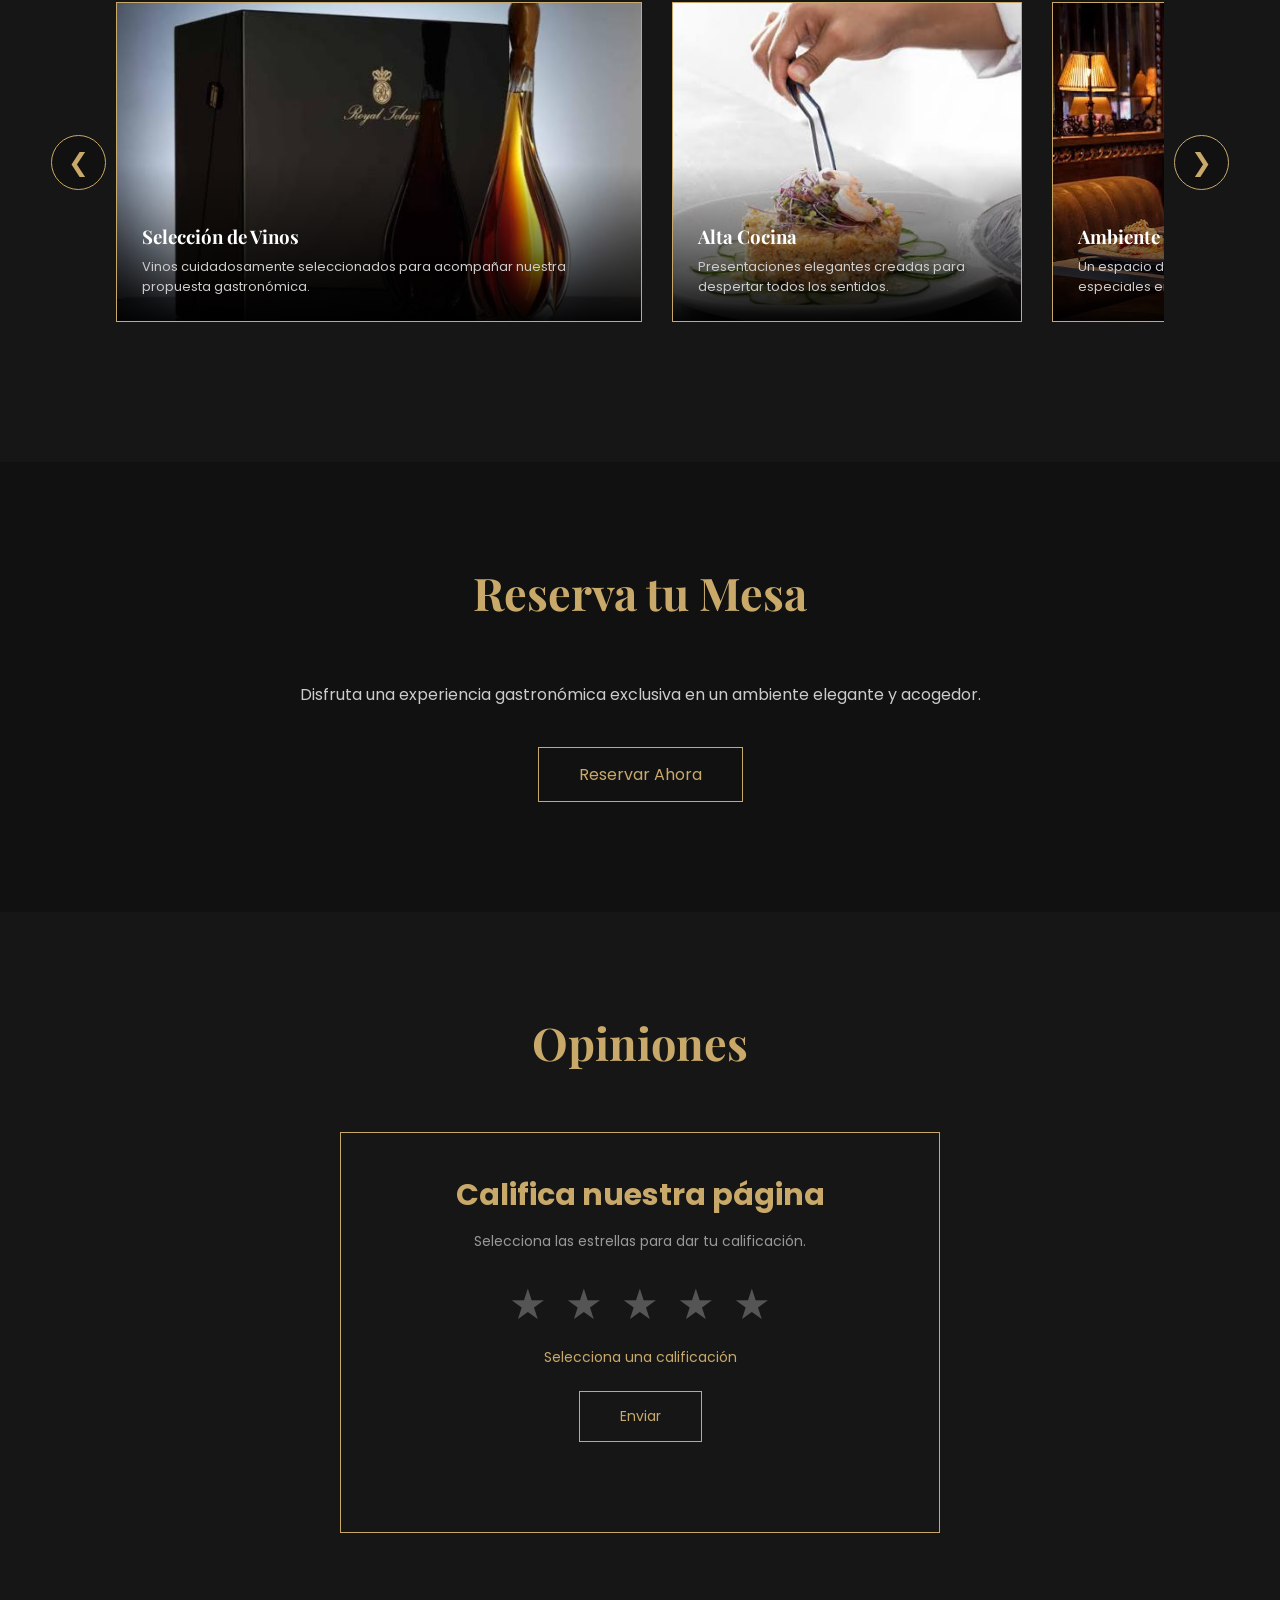
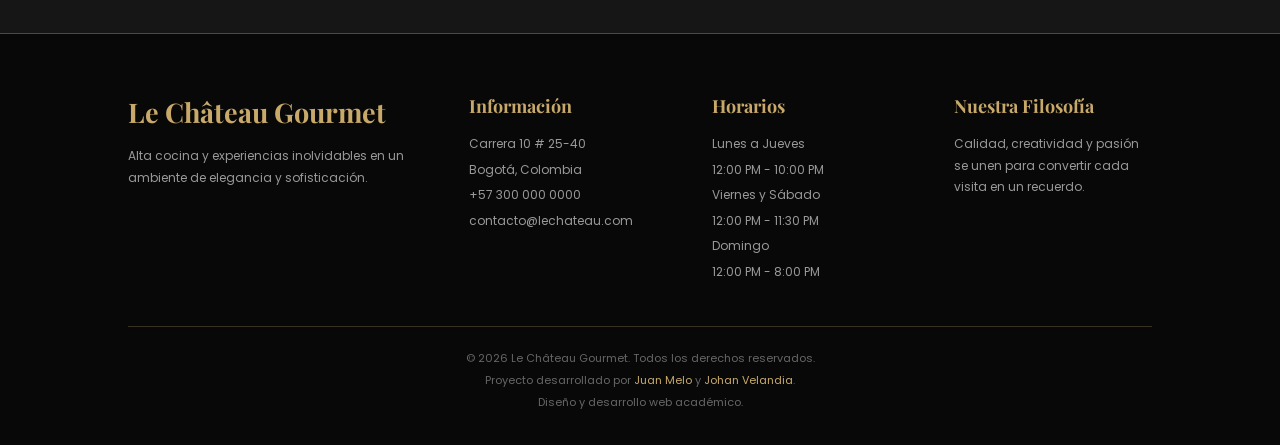
==== commit 2a9f665e: "agrego imagen inicio" ====
--- a/index.html
+++ b/index.html
@@ -126,54 +126,29 @@
 
 
         <!-- ==========================
-             HERO
-        =========================== -->
-
-        <section class="hero">
-
-
-            <div class="overlay"></div>
-
-
-            <div class="hero-content">
-
-
-                <h1>
-                    Le Château Gourmet
-                </h1>
-
-
-                <p>
-                    Una experiencia gastronómica donde el arte y el sabor se encuentran.
-                </p>
-
-
-                <div class="botones">
-
-
-                    <a
-                        href="carta.html"
-                        class="btn"
-                    >
-                        Ver Carta
-                    </a>
-
-
-                    <a
-                        href="reservas.html"
-                        class="btn btn2"
-                    >
-                        Reservar Mesa
-                    </a>
-
-
-                </div>
-
-
-            </div>
-
-
-        </section>
+     HERO / FACHADA LUJOSA
+=========================== -->
+
+<section class="hero">
+
+    <!-- Capa oscura de contraste sobre la imagen -->
+    <div class="overlay"></div>
+
+    <!-- Contenido encima de la imagen de fachada -->
+    <div class="hero-content">
+
+        <h1>Le Château Gourmet</h1>
+
+        <p>Una experiencia gastronómica donde el arte y el sabor se encuentran.</p>
+
+        <div class="botones">
+            <a href="carta.html" class="btn">Ver Carta</a>
+            <a href="reservas.html" class="btn btn2">Reservar Mesa</a>
+        </div>
+
+    </div>
+
+</section>
 
 
     </header>
--- a/estilos.css
+++ b/estilos.css
@@ -87,25 +87,30 @@
 
 
 /* =========================================================
-   HERO
-========================================================= */
-
-.hero{
-    height:100vh;
-    background:url("img/fondo.jpg");
-    background-size:cover;
-    background-position:center;
-    display:flex;
-    justify-content:center;
-    align-items:center;
-    position:relative;
-}
-
-.overlay{
-    position:absolute;
-    width:100%;
-    height:100%;
-    background:rgba(0,0,0,.65);
+   HERO / MENSAJE INICIAL
+========================================================= */
+
+.hero {
+    height: 100vh;
+    /* Imagen de fachada de restaurante lujoso en alta definición */
+    background: url("img/fachada.png") center/cover no-repeat;
+    display: flex;
+    justify-content: center;
+    align-items: center;
+    position: relative;
+}
+
+/* Oscurecimiento sutil para destacar el texto sobre la fachada */
+.overlay {
+    position: absolute;
+    top: 0;
+    left: 0;
+    width: 100%;
+    height: 100%;
+    background: linear-gradient(
+        rgba(0, 0, 0, 0.70),
+        rgba(0, 0, 0, 0.85)
+    );
 }
 
 .hero-content{
